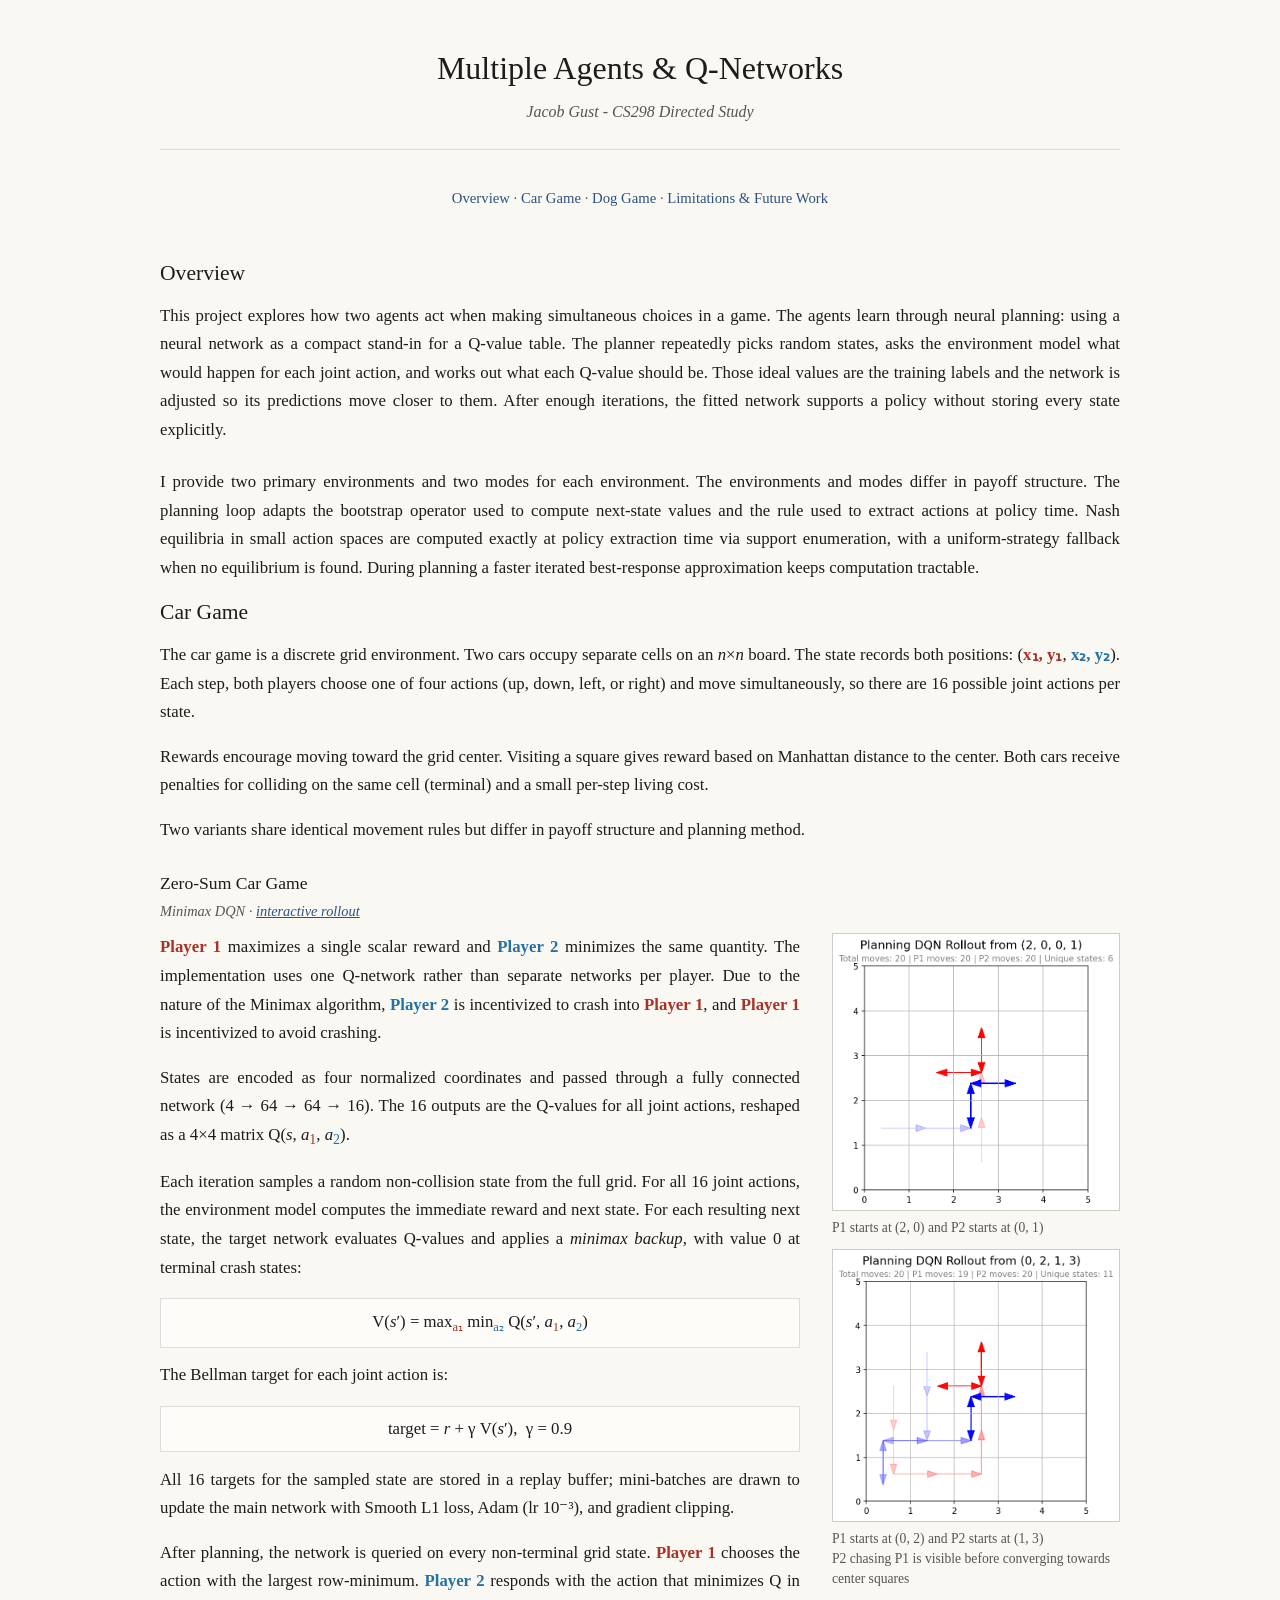
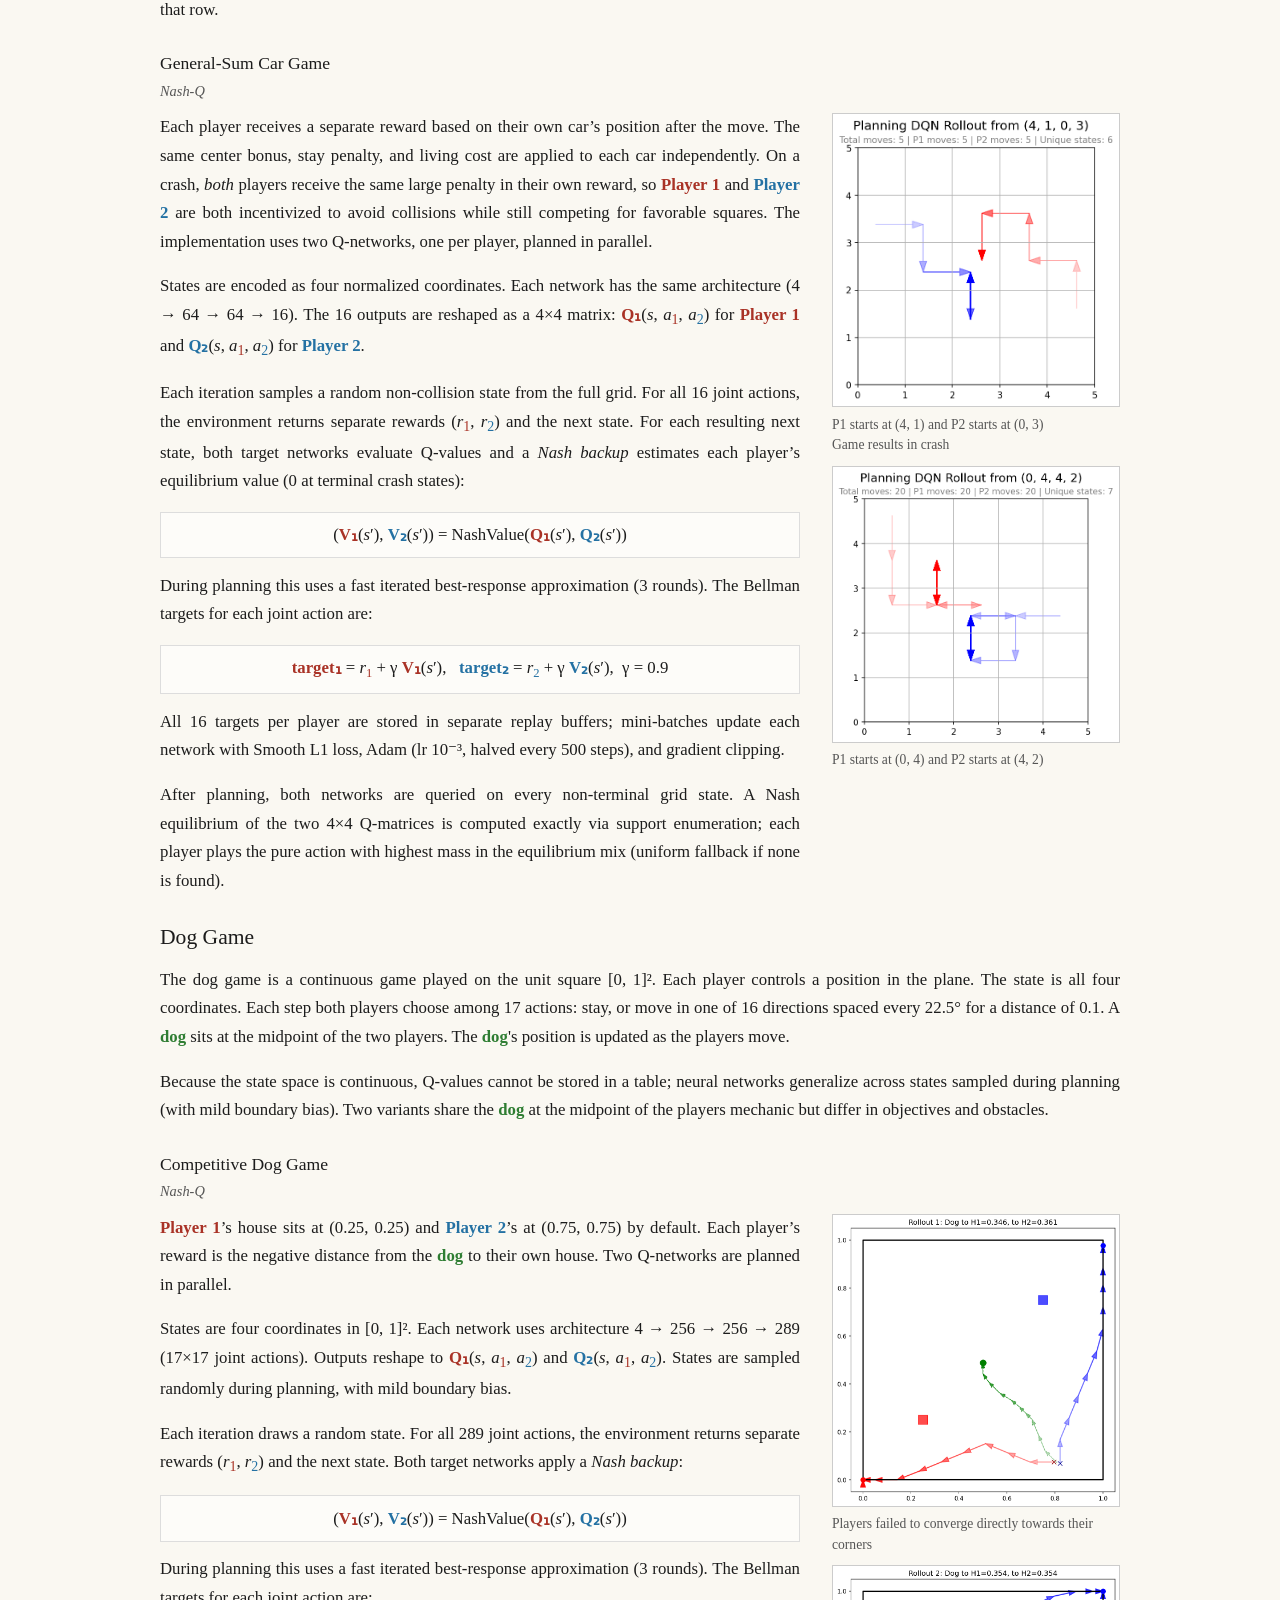
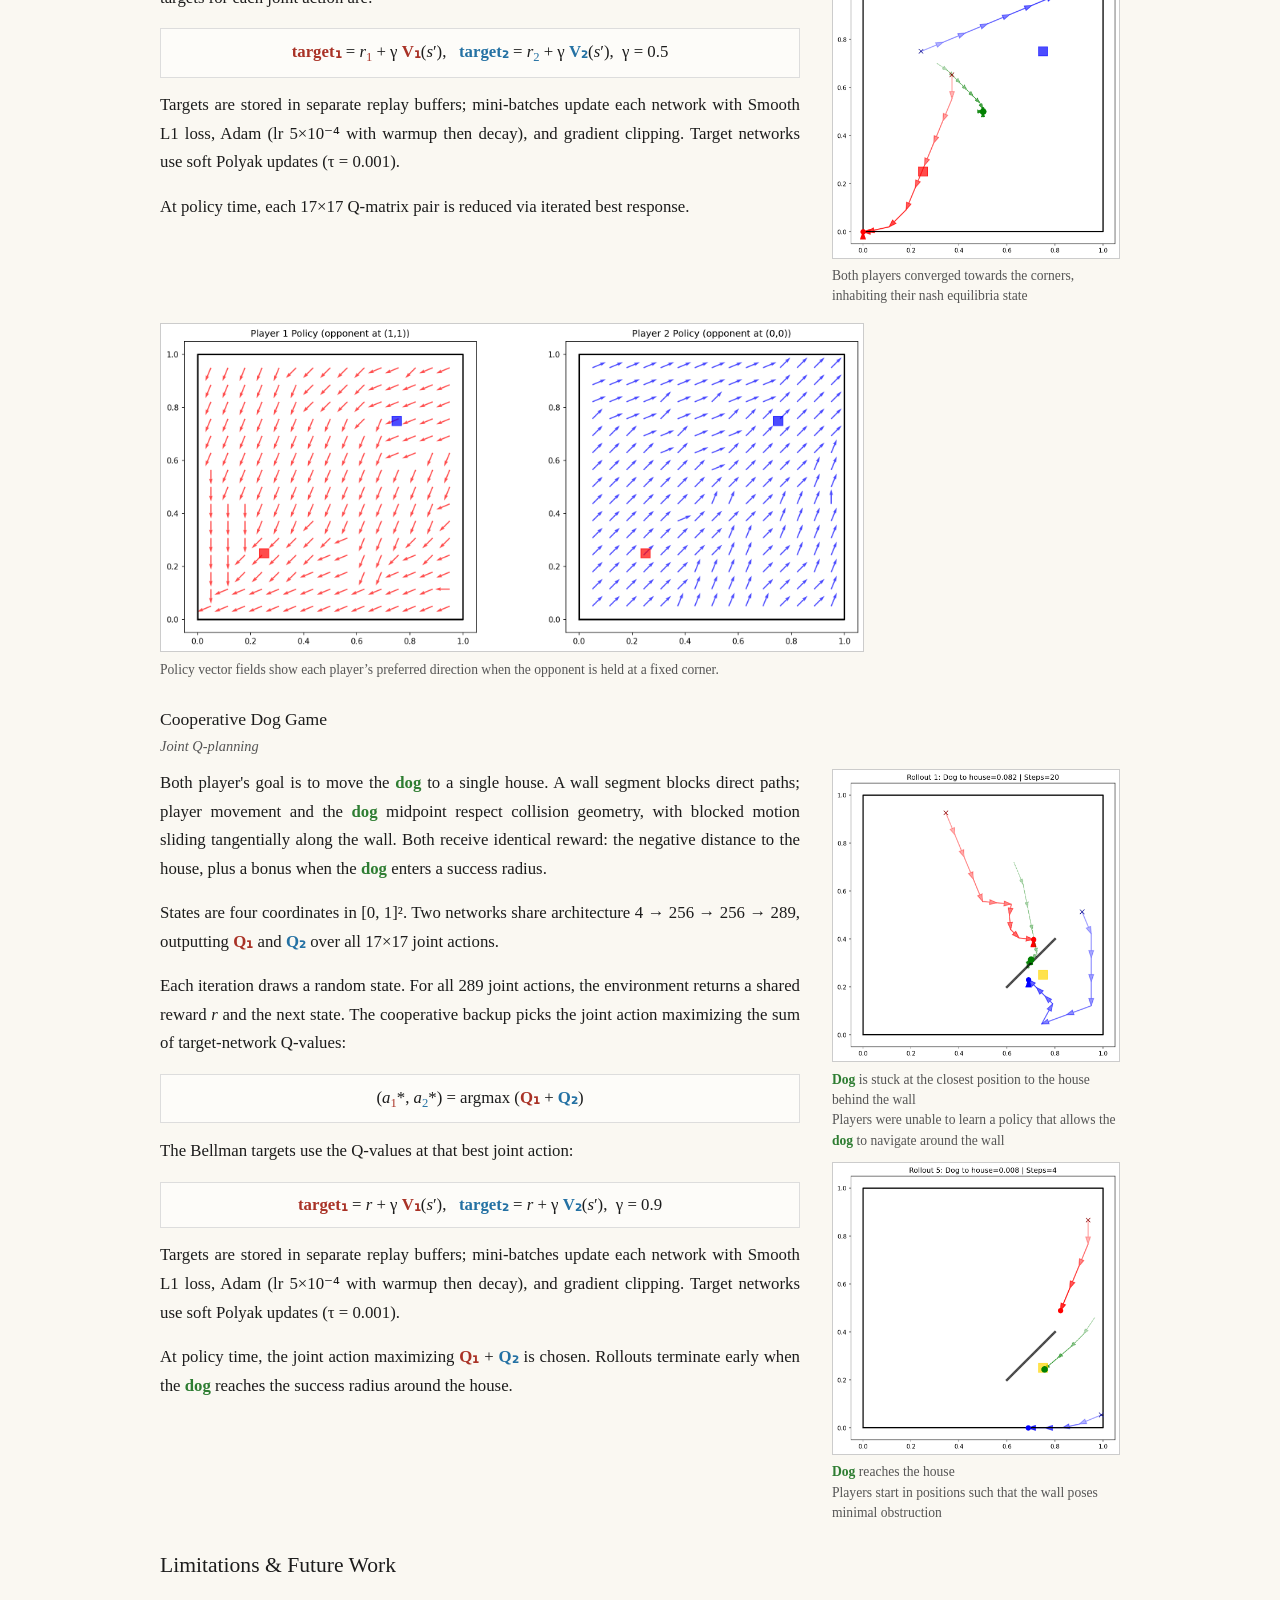
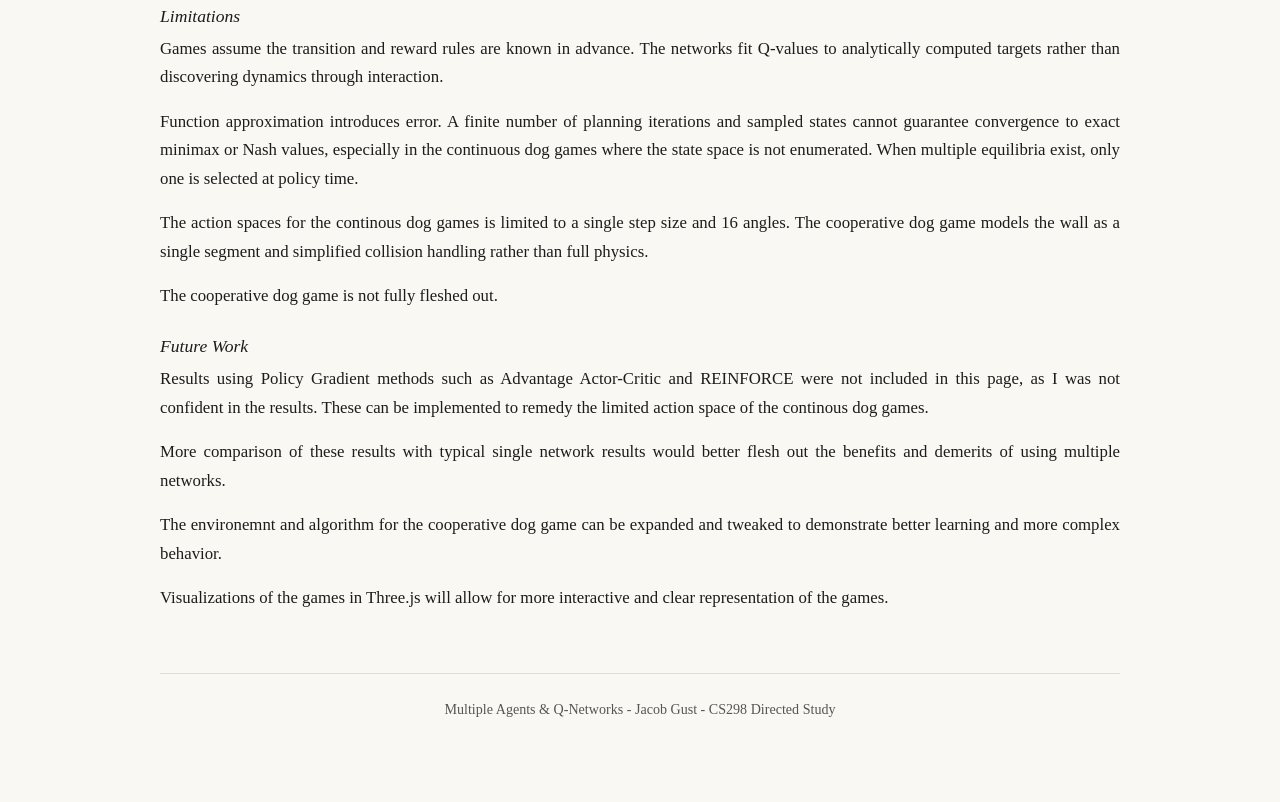
==== index.html @ a35a4e8c "Merge branch 'threeing'" ====
<!DOCTYPE html>
<html lang="en">
  <head>
    <meta charset="utf-8">
    <meta name="viewport" content="width=device-width, initial-scale=1">
    <title>Multiple Agents &amp; Q-Networks</title>
    <link rel="stylesheet" href="style.css">
  </head>
  <body>
    <main class="page">
      <header class="site-header">
        <h1 class="site-title">Multiple Agents &amp; Q-Networks</h1>
        <p class="site-subtitle">Jacob Gust - CS298 Directed Study</p>
      </header>

      <ul class="page-nav">
        <li><a href="#overview">Overview</a></li>
        <li><a href="#cargames">Car Game</a></li>
        <li><a href="#doggame">Dog Game</a></li>
        <li><a href="#limitations">Limitations &amp; Future Work</a></li>
      </ul>

      <section id="overview">
        <h2>Overview</h2>
        <p class="lede">
          This project explores how two agents act when making simultaneous choices in a game.
          The agents learn through neural planning: using a neural network as a compact stand-in for a Q-value table.
          The planner repeatedly picks random states, asks the environment model what would happen for each joint action,
          and works out what each Q-value should be.
          Those ideal values are the training labels and the network is adjusted so its predictions move closer to them.
          After enough iterations, the fitted network supports a policy without storing every state explicitly.
        </p>
        <p>
          I provide two primary environments and two modes for each environment. The environments and modes 
          differ in payoff structure. The planning loop adapts the bootstrap
          operator used to compute next-state values and the rule used to extract actions at
          policy time.
          Nash equilibria in small action spaces are computed exactly at policy extraction
          time via support enumeration, with a uniform-strategy fallback when no equilibrium
          is found. During planning a faster iterated best-response approximation keeps
          computation tractable.
        </p>
      </section>

      <section id="cargames">
        <h2>Car Game</h2>
        <p>
          The car game is a discrete grid environment. Two cars occupy separate cells on an
          <em>n</em>×<em>n</em> board. The state records both positions:
          (<span class="agent-p1">x₁, y₁</span>,
          <span class="agent-p2">x₂, y₂</span>). Each step, both players choose one of
          four actions (up, down, left, or right) and move simultaneously, so there are
          16 possible joint actions per state.
        </p>
        <p>
          Rewards encourage moving toward the grid center. Visiting a square gives reward based on Manhattan
          distance to the center. Both cars receive penalties for colliding on the same cell (terminal)
          and a small per-step living cost. 
        </p>
        <p>
          Two variants share identical movement rules but differ in payoff structure and
          planning method.
        </p>

        <div class="game-block" id="car-zero">
          <h3>Zero-Sum Car Game</h3>
          <p class="game-meta">Minimax DQN · <a href="three_viz/car/zerosum.html">interactive rollout</a></p>

          <div class="with-figure">
            <div>
              <p>
                <span class="agent-p1">Player 1</span> maximizes a single scalar reward and
                <span class="agent-p2">Player 2</span> minimizes the same
                quantity. The implementation 
                uses one Q-network rather than separate
                networks per player.
                Due to the nature of the Minimax algorithm,
                <span class="agent-p2">Player 2</span> is incentivized to crash into
                <span class="agent-p1">Player 1</span>, and
                <span class="agent-p1">Player 1</span> is incentivized to avoid crashing.
              </p>
              <p>
                States are encoded as four normalized coordinates
                and passed through a fully connected network (4 → 64 → 64 → 16). The 16 outputs are the Q-values for all joint actions, reshaped
                as a 4×4 matrix Q(<em>s</em>, <em>a</em><sub class="sub-p1">1</sub>, <em>a</em><sub class="sub-p2">2</sub>).
              </p>
              <p>
                Each iteration samples a random non-collision state from the full grid. For
                all 16 joint actions, the environment model computes the immediate reward and
                next state. For each resulting next state, the target network evaluates Q-values
                and applies a <em>minimax backup</em>, with value 0 at terminal crash states:
              </p>
              <p class="formula">
                V(<em>s</em>′) = max<sub class="sub-p1">a₁</sub> min<sub class="sub-p2">a₂</sub> Q(<em>s</em>′, <em>a</em><sub class="sub-p1">1</sub>, <em>a</em><sub class="sub-p2">2</sub>)
              </p>
              <p>
                The Bellman target for each joint action is:
              </p>
              <p class="formula">
                target = <em>r</em> + γ V(<em>s</em>′),&nbsp;&nbsp;γ = 0.9
              </p>
              <p>
                All 16 targets for the sampled state are stored in a replay buffer;
                mini-batches are drawn to update the main network with Smooth L1 loss, Adam
                (lr 10⁻³), and gradient clipping. 
              </p>
              <p>
                After planning, the network is queried on every
                non-terminal grid state. <span class="agent-p1">Player 1</span> chooses the action with the largest row-minimum.
                <span class="agent-p2">Player 2</span> responds with the action that minimizes Q in that row. 
              </p>
            </div>

            <div class="figure-stack">
              <figure>
                <div class="figure-frame">
                  <img
                    src="cargame_zerosum/rollout_3.png"
                    alt="Zero-sum car game rollout on a 5 by 5 grid"
                  >
                </div>
                <figcaption>
                  P1 starts at (2, 0) and P2 starts at (0, 1)
                </figcaption>
              </figure>
              <figure>
                <div class="figure-frame">
                  <img
                    src="cargame_zerosum/rollout_1.png"
                    alt="Second zero-sum car game rollout on a 5 by 5 grid"
                  >
                </div>
                <figcaption>
                  P1 starts at (0, 2) and P2 starts at (1, 3)
                  <br> P2 chasing P1 is visible before converging towards center squares
                </figcaption>
              </figure>
            </div>
          </div>
        </div>

        <div class="game-block" id="car-gensum">
          <h3>General-Sum Car Game</h3>
          <p class="game-meta">Nash-Q</p>

          <div class="with-figure">
            <div>
              <p>
                Each player receives a separate reward based on their own car’s position after
                the move. The same center bonus, stay penalty, and living cost are applied to each
                car independently. On a crash, <em>both</em> players receive the same large
                penalty in their own reward, so <span class="agent-p1">Player 1</span> and
                <span class="agent-p2">Player 2</span> are both incentivized to avoid
                collisions while still competing for favorable squares. The implementation
                uses two Q-networks, one per player, planned in parallel.
              </p>
              <p>
                States are encoded as four normalized coordinates. Each network has the same
                architecture (4 → 64 → 64 → 16). The 16 outputs are reshaped as a 4×4 matrix:
                <span class="agent-p1">Q₁</span>(<em>s</em>, <em>a</em><sub class="sub-p1">1</sub>, <em>a</em><sub class="sub-p2">2</sub>) for <span class="agent-p1">Player 1</span> and
                <span class="agent-p2">Q₂</span>(<em>s</em>, <em>a</em><sub class="sub-p1">1</sub>, <em>a</em><sub class="sub-p2">2</sub>) for <span class="agent-p2">Player 2</span>.
              </p>
              <p>
                Each iteration samples a random non-collision state from the full grid. For
                all 16 joint actions, the environment returns separate rewards
                (<em>r</em><sub class="sub-p1">1</sub>, <em>r</em><sub class="sub-p2">2</sub>) and the next state. For each resulting next state,
                both target networks evaluate Q-values and a <em>Nash backup</em> estimates
                each player’s equilibrium value (0 at terminal crash states):
              </p>
              <p class="formula">
                (<span class="agent-p1">V₁</span>(<em>s</em>′), <span class="agent-p2">V₂</span>(<em>s</em>′)) = NashValue(<span class="agent-p1">Q₁</span>(<em>s</em>′), <span class="agent-p2">Q₂</span>(<em>s</em>′))
              </p>
              <p>
                During planning this uses a fast iterated best-response approximation (3
                rounds). The Bellman targets for each joint action are:
              </p>
              <p class="formula">
                <span class="agent-p1">target₁</span> = <em>r</em><sub class="sub-p1">1</sub> + γ <span class="agent-p1">V₁</span>(<em>s</em>′),&nbsp;&nbsp;
                <span class="agent-p2">target₂</span> = <em>r</em><sub class="sub-p2">2</sub> + γ <span class="agent-p2">V₂</span>(<em>s</em>′),&nbsp;&nbsp;γ = 0.9
              </p>
              <p>
                All 16 targets per player are stored in separate replay buffers; mini-batches
                update each network with Smooth L1 loss, Adam (lr 10⁻³, halved every 500 steps),
                and gradient clipping. 
              </p>
              <p>
                After planning, both networks are queried on every non-terminal grid state.
                A Nash equilibrium of the two 4×4 Q-matrices is computed exactly via support enumeration; each player plays the pure action
                with highest mass in the equilibrium mix (uniform fallback if none is found).
              </p>
            </div>

            <div class="figure-stack">
              <figure>
                <div class="figure-frame">
                  <img
                    src="cargame_gensum/rollout_3.png"
                    alt="General-sum car game rollout from state 1, 1, 3, 4"
                  >
                </div>
                <figcaption>
                  P1 starts at (4, 1) and P2 starts at (0, 3)
                  <br> Game results in crash
                </figcaption>
              </figure>
              <figure>
                <div class="figure-frame">
                  <img
                    src="cargame_gensum/rollout_1.png"
                    alt="Second general-sum car game rollout on a 5 by 5 grid"
                  >
                </div>
                <figcaption>
                  P1 starts at (0, 4) and P2 starts at (4, 2)
                </figcaption>
              </figure>
            </div>
          </div>
        </div>
      </section>

      <section id="doggame">
        <h2>Dog Game</h2>
        <p>
          The dog game is a continuous game played on the unit square [0, 1]². Each player
          controls a position in the plane. The state is all four coordinates. Each step both
          players choose among 17 actions: stay, or move in one of 16 directions spaced every
          22.5° for a distance of 0.1. A <span class="agent-dog">dog</span> sits at the midpoint of the two players. The <span class="agent-dog">dog</span>'s position
          is updated as the players move. 
        </p>
        <p>
          Because the state space is continuous, Q-values cannot be stored in a table; neural
          networks generalize across states sampled during planning (with mild boundary bias).
          Two variants share the <span class="agent-dog">dog</span> at the midpoint of the players mechanic but differ in objectives and obstacles.
        </p>

        <div class="game-block" id="dog-competitive">
          <h3>Competitive Dog Game</h3>
          <p class="game-meta">Nash-Q</p>

          <div class="with-figure">
            <div>
              <p>
                <span class="agent-p1">Player 1</span>’s house sits at (0.25, 0.25) and
                <span class="agent-p2">Player 2</span>’s at (0.75, 0.75) by default.
                 Each player’s reward is the negative
                distance from the <span class="agent-dog">dog</span> to their own house.
                Two Q-networks are planned in parallel.
              </p>
              <p>
                States are four coordinates in [0, 1]². Each network uses architecture
                4 → 256 → 256 → 289 (17×17 joint actions). Outputs reshape to
                <span class="agent-p1">Q₁</span>(<em>s</em>, <em>a</em><sub class="sub-p1">1</sub>, <em>a</em><sub class="sub-p2">2</sub>) and
                <span class="agent-p2">Q₂</span>(<em>s</em>, <em>a</em><sub class="sub-p1">1</sub>, <em>a</em><sub class="sub-p2">2</sub>).
                States are sampled randomly during planning, with mild boundary bias.
              </p>
              <p>
                Each iteration draws a random state. For all 289 joint actions, the environment
                returns separate rewards (<em>r</em><sub class="sub-p1">1</sub>, <em>r</em><sub class="sub-p2">2</sub>) and the next state.
                Both target networks apply a <em>Nash backup</em>:
              </p>
              <p class="formula">
                (<span class="agent-p1">V₁</span>(<em>s</em>′), <span class="agent-p2">V₂</span>(<em>s</em>′)) = NashValue(<span class="agent-p1">Q₁</span>(<em>s</em>′), <span class="agent-p2">Q₂</span>(<em>s</em>′))
              </p>
              <p>
                During planning this uses a fast iterated best-response approximation (3
                rounds). The Bellman targets for each joint action are:
              </p>
              <p class="formula">
                <span class="agent-p1">target₁</span> = <em>r</em><sub class="sub-p1">1</sub> + γ <span class="agent-p1">V₁</span>(<em>s</em>′),&nbsp;&nbsp;
                <span class="agent-p2">target₂</span> = <em>r</em><sub class="sub-p2">2</sub> + γ <span class="agent-p2">V₂</span>(<em>s</em>′),&nbsp;&nbsp;γ = 0.5
              </p>
              <p>
                Targets are stored in separate replay buffers; mini-batches update each network
                with Smooth L1 loss, Adam (lr 5×10⁻⁴ with warmup then decay), and gradient
                clipping. Target networks use soft Polyak updates (τ = 0.001). 
              </p>
              <p>
                At policy time, each 17×17 Q-matrix pair is reduced via iterated best response.
              </p>
            </div>

            <div class="figure-stack">
              <figure>
                <div class="figure-frame">
                  <img
                    src="doggame/rollout_1.png"
                    alt="Competitive dog game rollout showing players and dog midpoint"
                  >
                </div>
                <figcaption>
                  Players failed to converge directly towards their corners
                </figcaption>
              </figure>
              <figure>
                <div class="figure-frame">
                  <img
                    src="doggame/rollout_2.png"
                    alt="Second competitive dog game rollout"
                  >
                </div>
                <figcaption>
                  Both players converged towards the corners, inhabiting their nash equilibria state
                </figcaption>
              </figure>
            </div>
          </div>

          <div class="with-figure with-figure-wide">
            <figure class="figure-wide">
              <div class="figure-frame">
                <img
                  src="doggame/vector_fields.png"
                  alt="Policy vector fields for Player 1 and Player 2 in the competitive dog game"
                >
              </div>
              <figcaption>
                Policy vector fields show each player’s preferred direction when the opponent
              is held at a fixed corner.
              </figcaption>
            </figure>
          </div>
        </div>

        <div class="game-block" id="dog-coop">
          <h3>Cooperative Dog Game</h3>
          <p class="game-meta">Joint Q-planning</p>

          <div class="with-figure">
            <div>
              <p>
                Both player's goal is to move the <span class="agent-dog">dog</span> to a single house. A wall segment blocks direct paths; player
                movement and the <span class="agent-dog">dog</span> midpoint respect collision geometry, with blocked motion
                sliding tangentially along the wall. Both receive identical reward: the negative
                distance to the house, plus a bonus when the <span class="agent-dog">dog</span> enters a success radius.
              </p>
              <p>
                States are four coordinates in [0, 1]². Two networks share architecture
                4 → 256 → 256 → 289, outputting
                <span class="agent-p1">Q₁</span> and <span class="agent-p2">Q₂</span> over all
                17×17 joint actions.
              </p>
              <p>
                Each iteration draws a random state. For all 289 joint actions, the environment
                returns a shared reward <em>r</em> and the next state. The cooperative backup
                picks the joint action maximizing the sum of target-network Q-values:
              </p>
              <p class="formula">
                (<em>a</em><sub class="sub-p1">1</sub>*, <em>a</em><sub class="sub-p2">2</sub>*) =
                argmax (<span class="agent-p1">Q₁</span> + <span class="agent-p2">Q₂</span>)
              </p>
              <p>
                The Bellman targets use the Q-values at that best joint action:
              </p>
              <p class="formula">
                <span class="agent-p1">target₁</span> = <em>r</em> + γ <span class="agent-p1">V₁</span>(<em>s</em>′),&nbsp;&nbsp;
                <span class="agent-p2">target₂</span> = <em>r</em> + γ <span class="agent-p2">V₂</span>(<em>s</em>′),&nbsp;&nbsp;γ = 0.9
              </p>
              <p>
                Targets are stored in separate replay buffers; mini-batches update each network
                with Smooth L1 loss, Adam (lr 5×10⁻⁴ with warmup then decay), and gradient
                clipping. Target networks use soft Polyak updates (τ = 0.001).
              </p>
              <p>
                At policy time, the joint action maximizing
                <span class="agent-p1">Q₁</span> + <span class="agent-p2">Q₂</span> is chosen.
                Rollouts terminate early when the <span class="agent-dog">dog</span> reaches the success radius around the house.
              </p>
            </div>

            <div class="figure-stack">
              <figure>
                <div class="figure-frame">
                  <img
                    src="doggame_coop/rollout_1.png"
                    alt="Cooperative dog game rollout navigating toward a house"
                  >
                </div>
                <figcaption>
                  <span class="agent-dog">Dog</span> is stuck at the closest position to the house behind the wall
                  <br> Players were unable to learn a policy that allows the <span class="agent-dog">dog</span> to navigate around the wall
                </figcaption>
              </figure>
              <figure>
                <div class="figure-frame">
                  <img
                    src="doggame_coop/rollout_5.png"
                    alt="Second cooperative dog game rollout"
                  >
                </div>
                <figcaption>
                  <span class="agent-dog">Dog</span> reaches the house
                  <br> Players start in positions such that the wall poses minimal obstruction
                </figcaption>
              </figure>
            </div>
          </div>
        </div>
      </section>

      <section id="limitations">
        <h2>Limitations &amp; Future Work</h2>

        <h3>Limitations</h3>
        <p>
          Games assume the transition and reward rules are known
          in advance. The networks fit Q-values to analytically computed targets rather than
          discovering dynamics through interaction.
        </p>
        <p>
          Function approximation introduces error. A finite number of planning iterations
          and sampled states cannot guarantee convergence to exact minimax or Nash values,
          especially in the continuous dog games where the state space is not enumerated. When
          multiple equilibria exist, only one is selected at policy time.
        </p>
        <p>
          The action spaces for the continous dog games is limited to a single step size and 16 angles.
          The cooperative dog game models the wall as a single segment and simplified collision handling rather than full physics.
        </p>
        <p>
          The cooperative dog game is not fully fleshed out.
        </p>
        <h3>Future Work</h3>
        <p>
          Results using Policy Gradient methods such as 
          Advantage Actor-Critic and REINFORCE were not included in this page, 
          as I was not confident in the results. These can be implemented to remedy the 
          limited action space of the continous dog games.
        </p>
        <p>
          More comparison of these results with typical single network results would
          better flesh out the benefits and demerits of using multiple networks.
        </p>
        <p>
          The environemnt and algorithm for the cooperative dog game can be expanded and tweaked to demonstrate
          better learning and more complex behavior.
        </p>
        <p>
          Visualizations of the games in Three.js will allow for more
          interactive and clear representation of the games.
        </p>
      </section>

      <footer class="site-footer">
        <p>Multiple Agents &amp; Q-Networks - Jacob Gust - CS298 Directed Study</p>
      </footer>
    </main>
  </body>
</html>
---- style.css ----
:root {
  --bg: #faf8f2;
  --surface: #ffffff;
  --text: #1c1c1c;
  --muted: #555555;
  --border: #cccccc;
  --rule: #dddddd;

  --p1: #a93226;
  --p2: #2471a3;
  --dog: #2e7d32;
  --link: #2c5282;

  --font-serif: "Georgia", "Times New Roman", Times, serif;
  --font-mono: ui-monospace, "Cascadia Code", "Source Code Pro", Menlo, Consolas, monospace;

  --measure: 64rem;
  --figure-width: 18rem;
  --figure-width-wide: 44rem;
  --space: 1.5rem;
}

*,
*::before,
*::after {
  box-sizing: border-box;
}

html {
  scroll-behavior: smooth;
}

body {
  margin: 0;
  color: var(--text);
  font-family: var(--font-serif);
  font-size: 1.05rem;
  line-height: 1.7;
  background-color: var(--bg);
}

.page {
  max-width: var(--measure);
  margin: 0 auto;
  padding: 3rem 2rem 4rem;
}

/* --- Header (paper title block) --- */

.site-header {
  margin-bottom: calc(var(--space) * 1.5);
  padding-bottom: var(--space);
  text-align: center;
  border-bottom: 1px solid var(--rule);
}

.site-title {
  margin: 0 0 0.5rem;
  font-size: clamp(1.65rem, 3.5vw, 2rem);
  font-weight: 400;
  line-height: 1.3;
}

.site-subtitle {
  margin: 0;
  color: var(--muted);
  font-size: 1rem;
  font-style: italic;
  text-align: center;
}

/* --- Simple scroll nav --- */

.page-nav {
  margin: 0 0 calc(var(--space) * 2);
  padding: 0;
  list-style: none;
  text-align: center;
  font-size: 0.92rem;
  font-family: var(--font-serif);
  color: var(--muted);
}

.page-nav li {
  display: inline;
}

.page-nav li + li::before {
  content: " · ";
}

.page-nav a {
  color: var(--link);
  text-decoration: none;
}

.page-nav a:hover {
  text-decoration: underline;
}

/* --- Typography --- */

.lede {
  margin: 0 0 var(--space);
  font-size: 1.05rem;
}

h2,
h3 {
  font-weight: 400;
  line-height: 1.35;
}

h2 {
  margin: calc(var(--space) * 2.25) 0 0.85rem;
  font-size: 1.35rem;
}

h2:first-of-type {
  margin-top: 0;
}

h3 {
  margin: 1.5rem 0 0.4rem;
  font-size: 1.1rem;
  font-style: italic;
}

p {
  margin: 0 0 1rem;
  text-align: justify;
  hyphens: auto;
}

a {
  color: var(--link);
}

ul,
ol {
  margin: 0 0 1rem;
  padding-left: 1.5rem;
}

li + li {
  margin-top: 0.3rem;
}

strong {
  font-weight: 600;
}

/* --- Player 1 (red) / Player 2 (blue) --- */

.agent-p1,
.sub-p1 {
  color: var(--p1);
}

.agent-p2,
.sub-p2 {
  color: var(--p2);
}

.agent-p1,
.agent-p2 {
  font-weight: 600;
}

#doggame .agent-dog {
  color: var(--dog);
  font-weight: 600;
}

/* --- Figures (compact, accompanying) --- */

figure {
  margin: 0;
  padding: 0;
  max-width: var(--figure-width);
}

.figure-frame {
  margin: 0;
  padding: 0;
  background: var(--surface);
  border: 1px solid var(--border);
}

.figure-frame img {
  display: block;
  width: 100%;
  height: auto;
}

figcaption {
  margin-top: 0.45rem;
  font-size: 0.85rem;
  color: var(--muted);
  line-height: 1.5;
  text-align: left;
  hyphens: none;
}

figcaption strong {
  color: var(--text);
  font-weight: 600;
}

.with-figure {
  display: flex;
  flex-wrap: wrap;
  gap: 1.25rem 2rem;
  align-items: flex-start;
  margin: 0 0 1rem;
}

.with-figure > :not(figure) {
  flex: 1 1 16rem;
  min-width: 0;
}

.with-figure > figure,
.with-figure > .figure-stack {
  flex: 0 0 var(--figure-width);
}

.figure-stack {
  display: flex;
  flex-direction: column;
  gap: 0.65rem;
}

.figure-stack figure {
  max-width: 100%;
}

.with-figure-wide {
  flex-direction: column;
}

.with-figure-wide > p {
  flex: none;
  max-width: 48rem;
}

.with-figure-wide > figure.figure-wide {
  flex: none;
  max-width: var(--figure-width-wide);
  width: 100%;
}

/* --- Code --- */

pre {
  margin: 1rem 0 1.25rem;
  padding: 0.75rem 1rem;
  overflow-x: auto;
  font-family: var(--font-mono);
  font-size: 0.82rem;
  line-height: 1.5;
  text-align: left;
  background: #f4f2ec;
  border: 1px solid var(--rule);
}

code {
  font-family: var(--font-mono);
  font-size: 0.88em;
}

p code,
li code {
  padding: 0.05em 0.25em;
  background: #f4f2ec;
}

/* --- Tables --- */

table {
  width: 100%;
  margin: 1rem 0 1.25rem;
  border-collapse: collapse;
  font-size: 0.92rem;
}

th,
td {
  padding: 0.5rem 0.65rem;
  text-align: left;
  border-top: 1px solid var(--border);
  border-bottom: 1px solid var(--border);
  vertical-align: top;
}

th {
  font-weight: 600;
  border-bottom: 2px solid var(--border);
}

/* --- Game sections (no cards — prose blocks) --- */

.game-block {
  margin: 1.75rem 0;
}

.game-block h3 {
  margin-top: 0;
  font-style: normal;
}

.game-meta {
  margin: -0.25rem 0 0.65rem;
  font-size: 0.9rem;
  color: var(--muted);
  font-style: italic;
  text-align: left;
}

.game-block p:last-child {
  margin-bottom: 0;
}

/* Displayed equations */

.formula {
  margin: 0.85rem 0;
  padding: 0.6rem 0.85rem;
  font-family: var(--font-serif);
  font-size: 1.05rem;
  line-height: 1.5;
  text-align: center;
  hyphens: none;
  background: rgba(255, 255, 255, 0.6);
  border: 1px solid var(--rule);
}

.formula sub {
  font-size: 0.75em;
}

/* --- Footer --- */

.site-footer {
  margin-top: calc(var(--space) * 2.5);
  padding-top: var(--space);
  border-top: 1px solid var(--rule);
  font-size: 0.88rem;
  color: var(--muted);
  text-align: center;
}

.site-footer p {
  text-align: center;
  hyphens: none;
}

@media (max-width: 480px) {
  body {
    font-size: 1rem;
  }

  .page {
    padding: 2rem 1.1rem 3rem;
  }

  p {
    text-align: left;
    hyphens: none;
  }

  .page-nav li {
    display: block;
  }

  .page-nav li + li::before {
    content: none;
  }

  .page-nav li + li {
    margin-top: 0.25rem;
  }
}
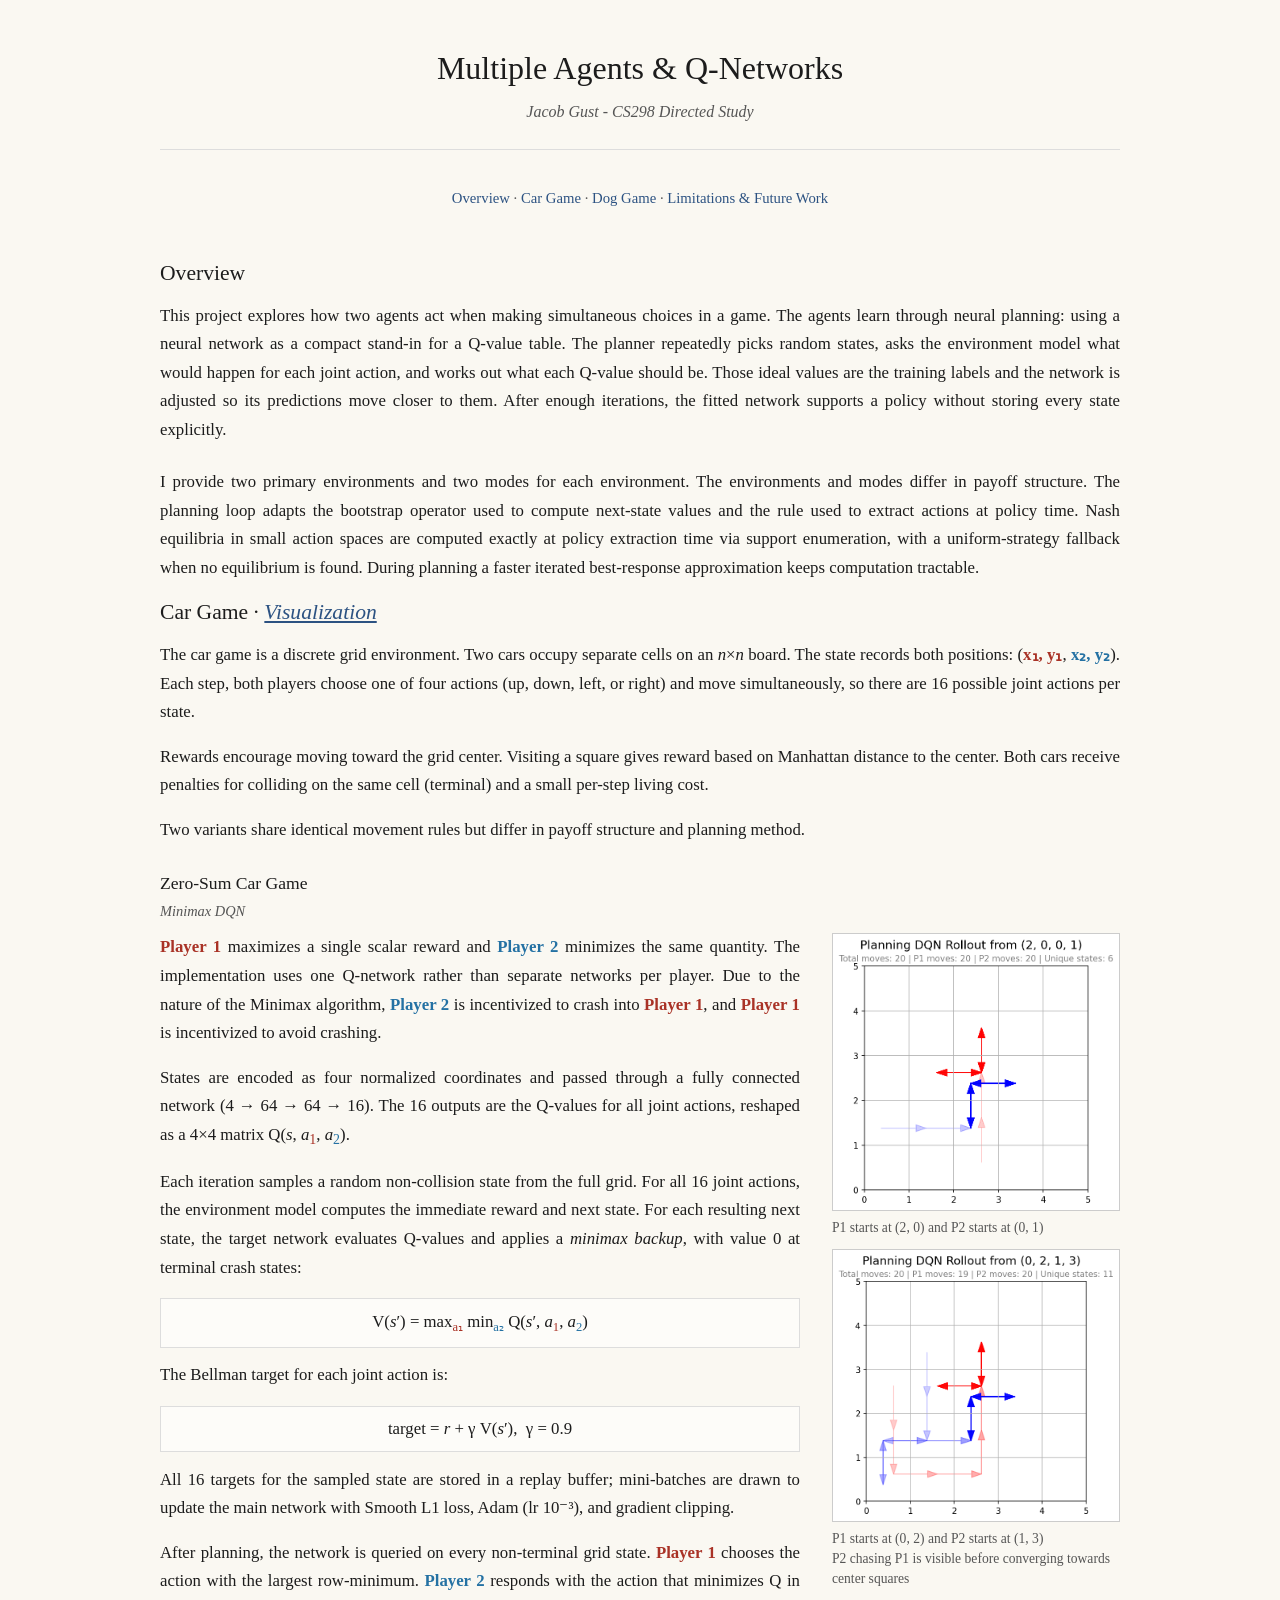
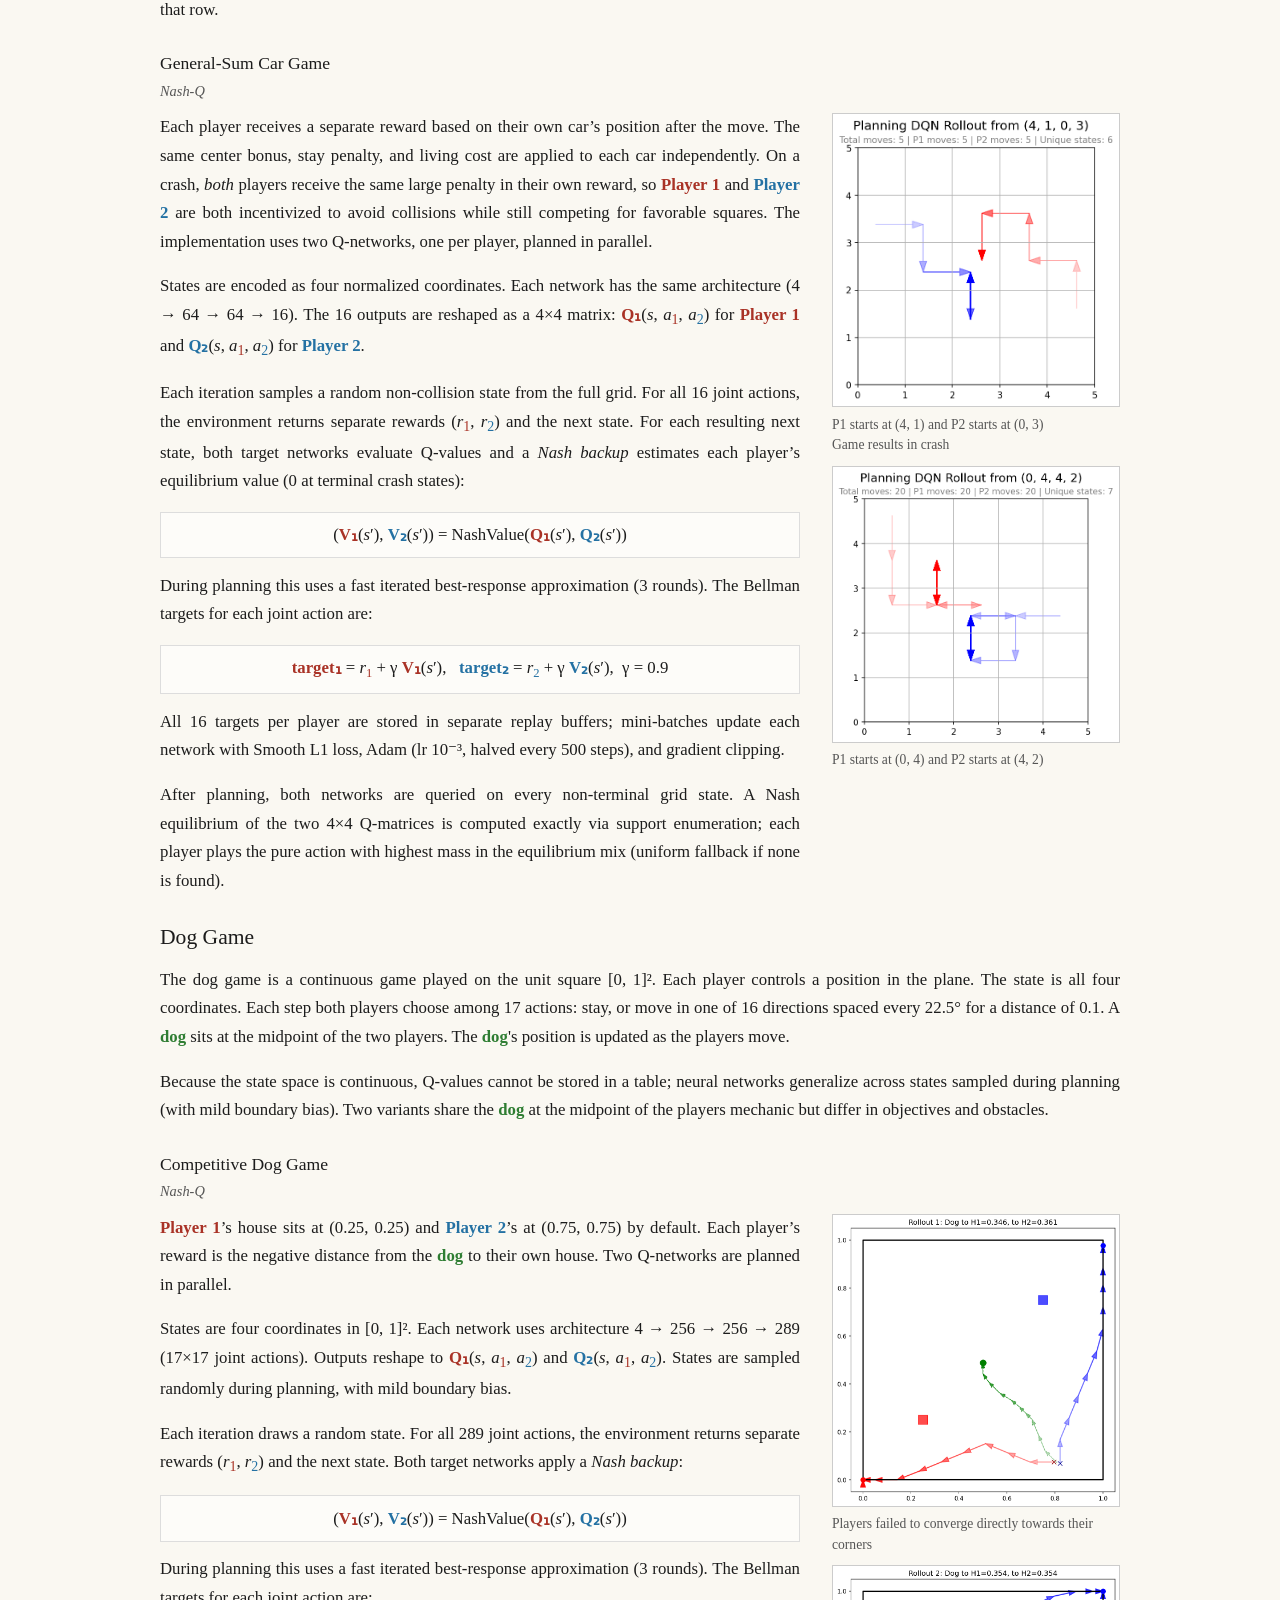
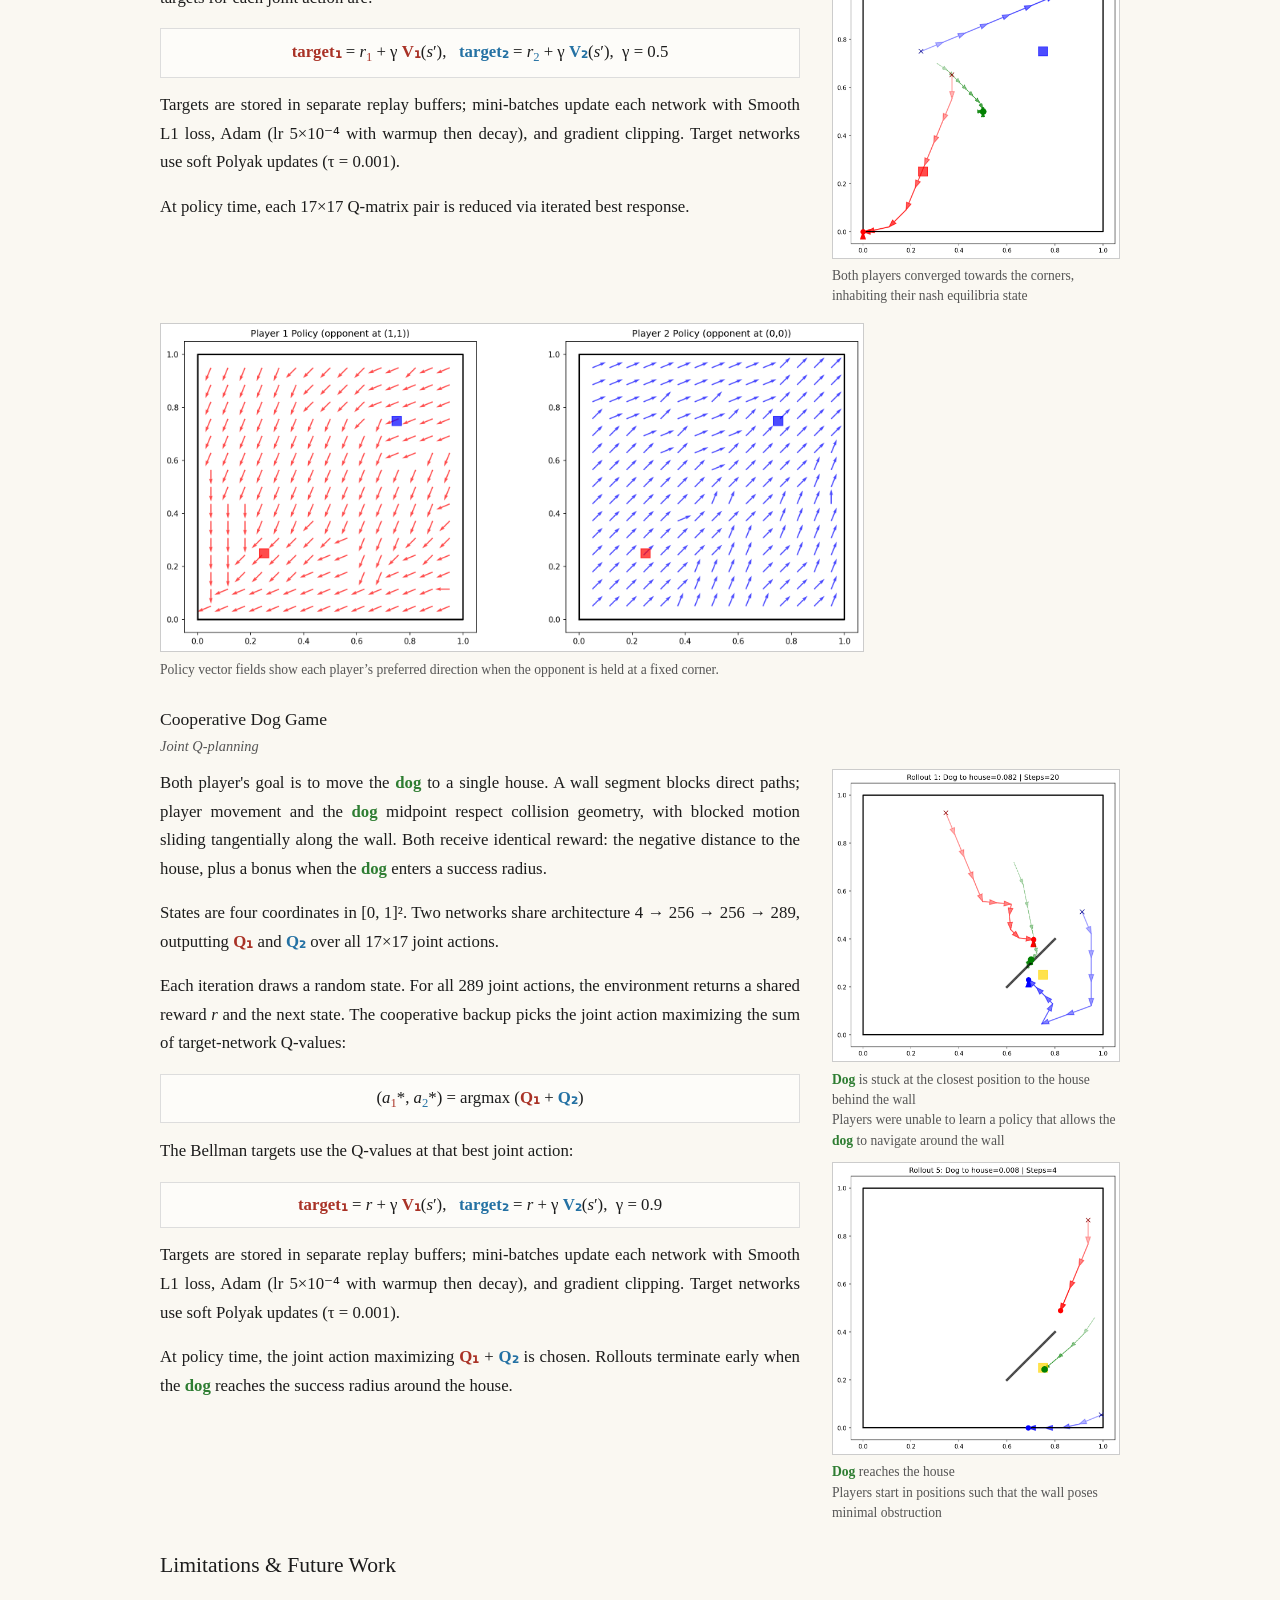
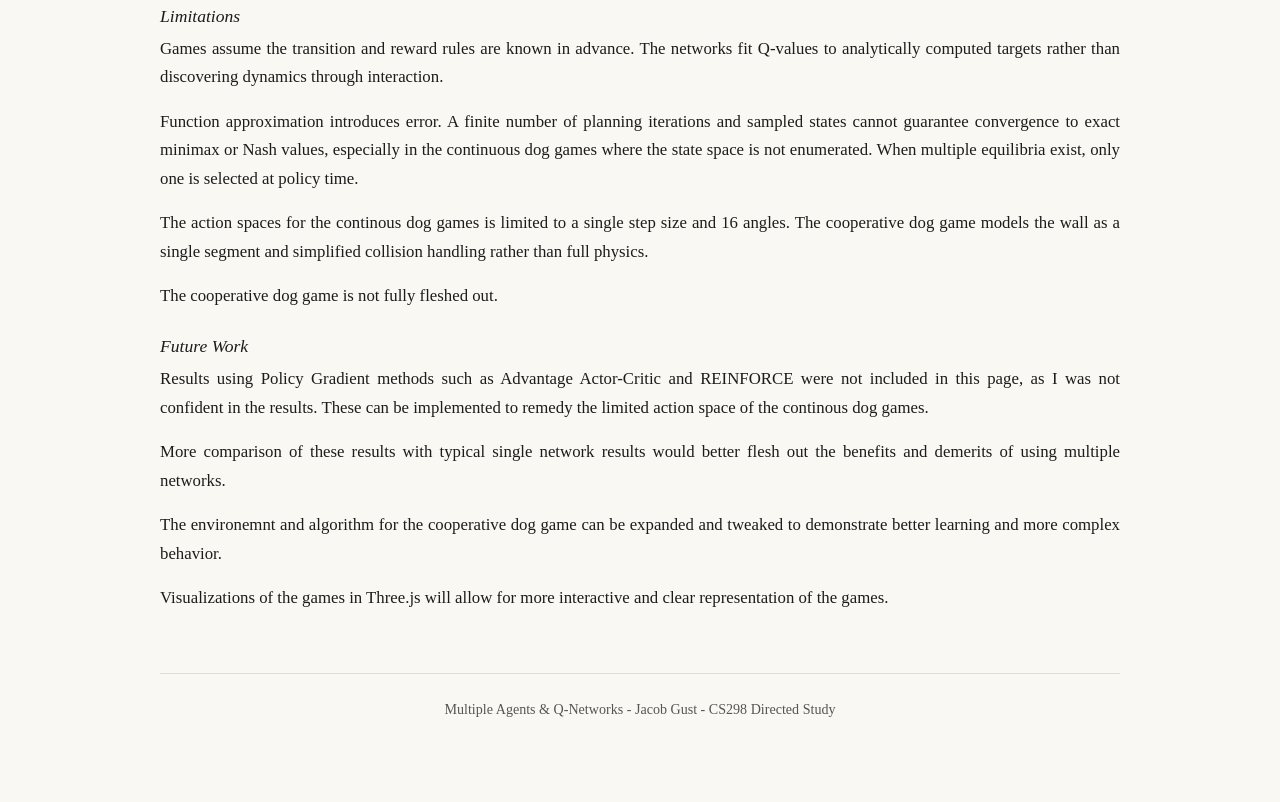
==== commit f1d80ff0: "good" ====
--- a/index.html
+++ b/index.html
@@ -43,7 +43,7 @@
       </section>
 
       <section id="cargames">
-        <h2>Car Game</h2>
+        <h2>Car Game · <a href="three_viz/car/zerosum.html"><em>Visualization</em></a></h2>
         <p>
           The car game is a discrete grid environment. Two cars occupy separate cells on an
           <em>n</em>×<em>n</em> board. The state records both positions:
@@ -64,7 +64,7 @@
 
         <div class="game-block" id="car-zero">
           <h3>Zero-Sum Car Game</h3>
-          <p class="game-meta">Minimax DQN · <a href="three_viz/car/zerosum.html">interactive rollout</a></p>
+          <p class="game-meta">Minimax DQN</p>
 
           <div class="with-figure">
             <div>
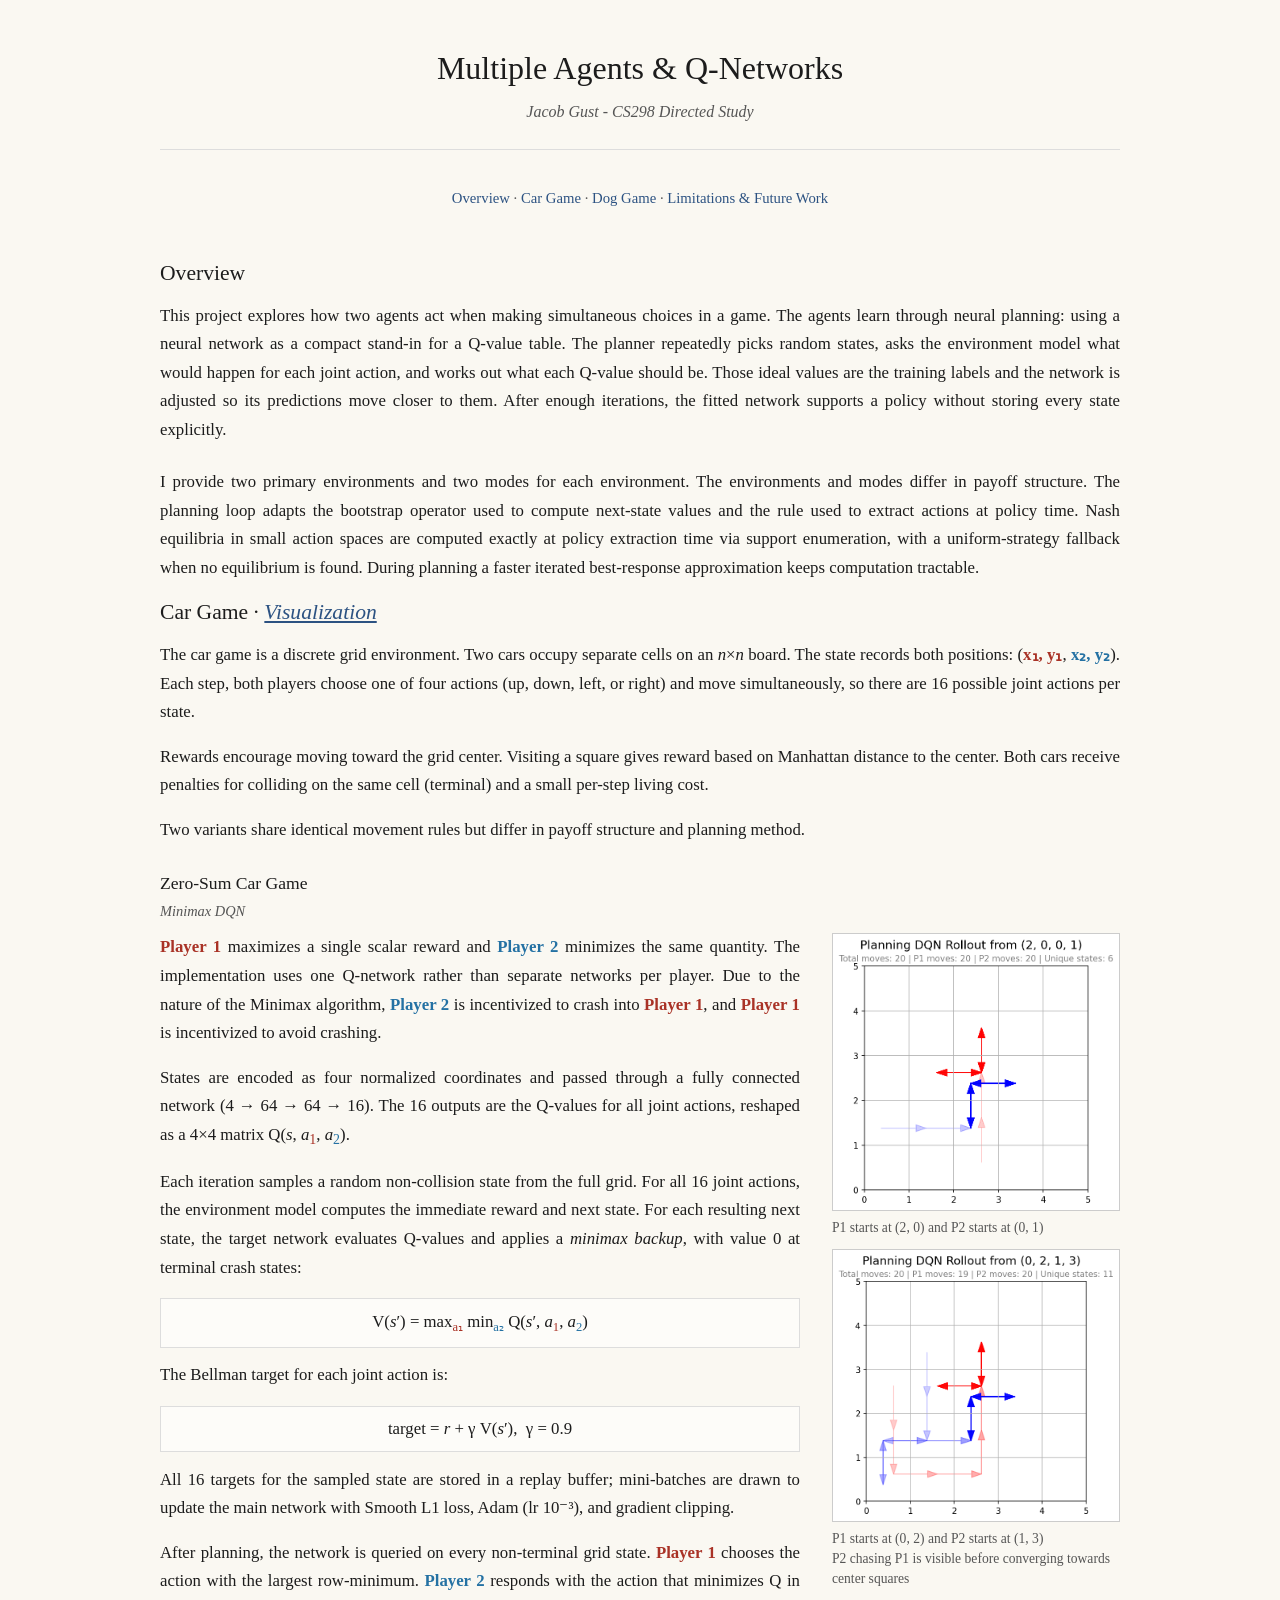
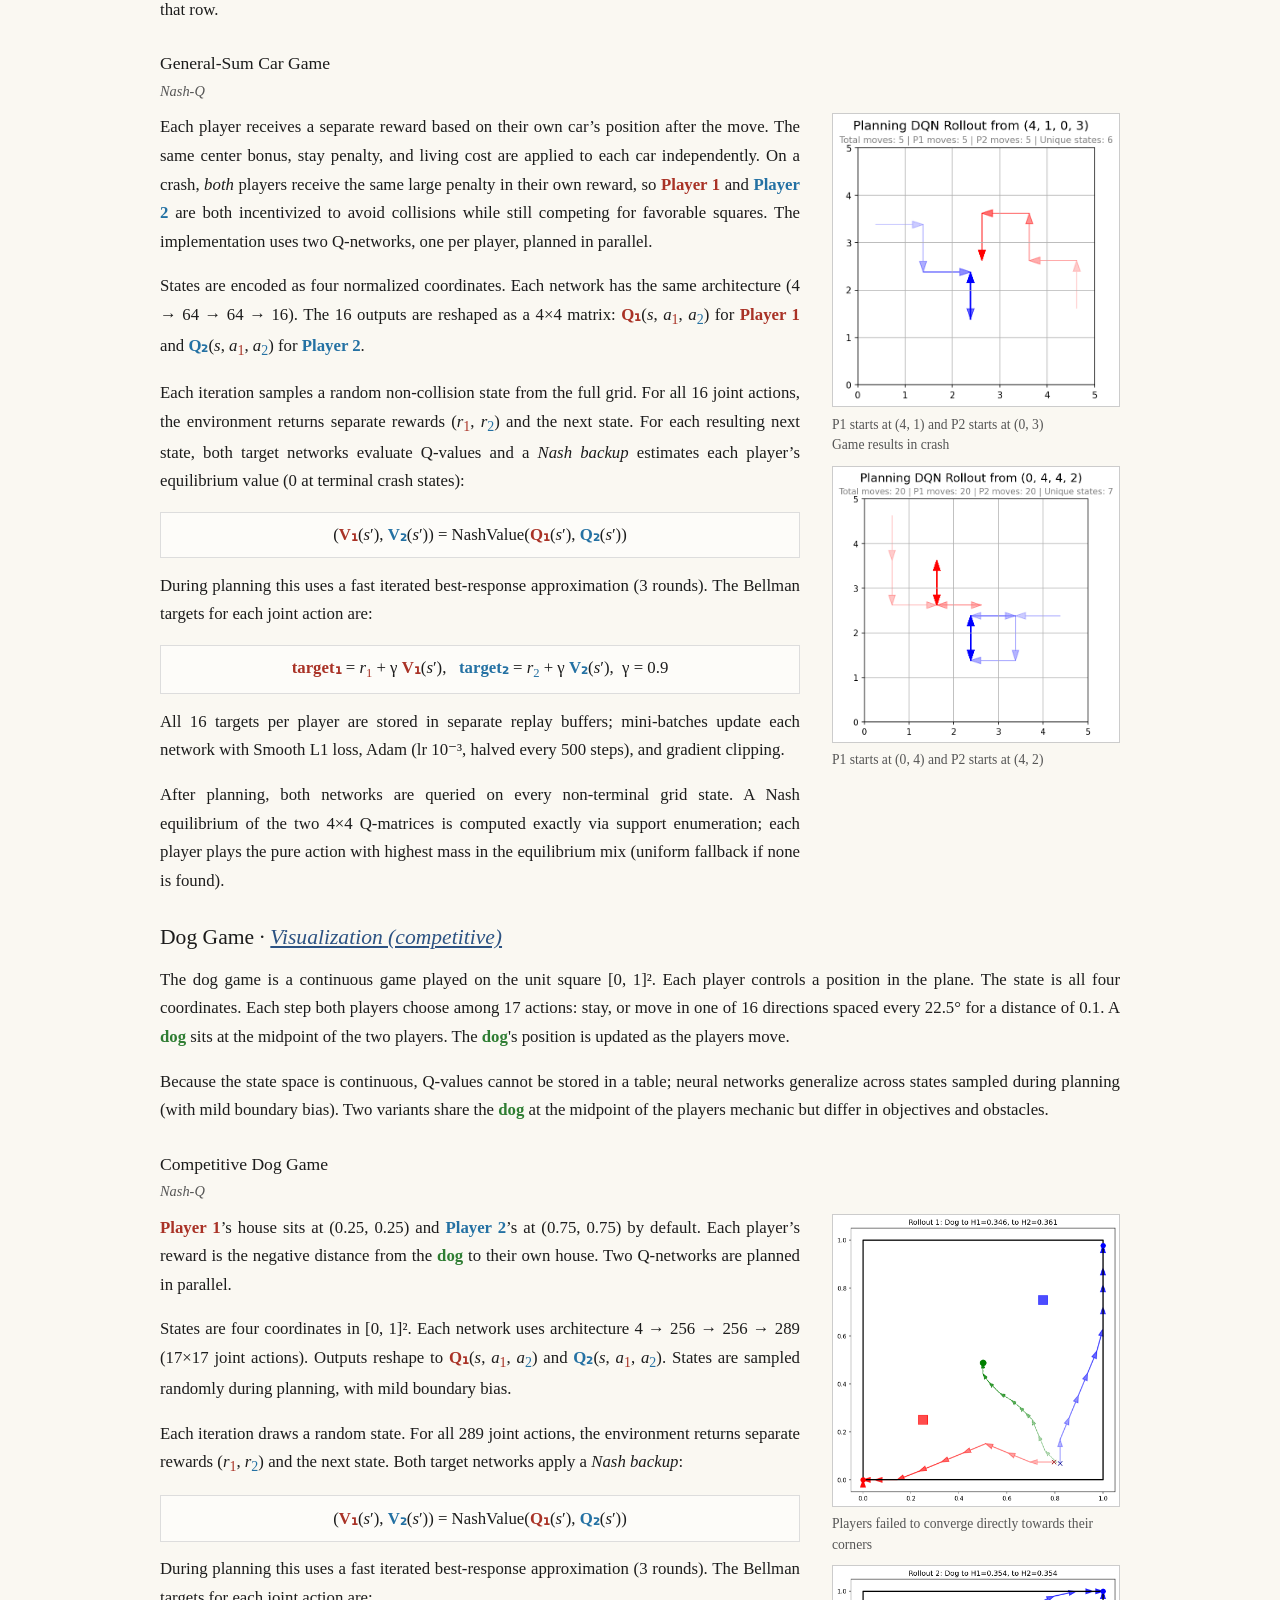
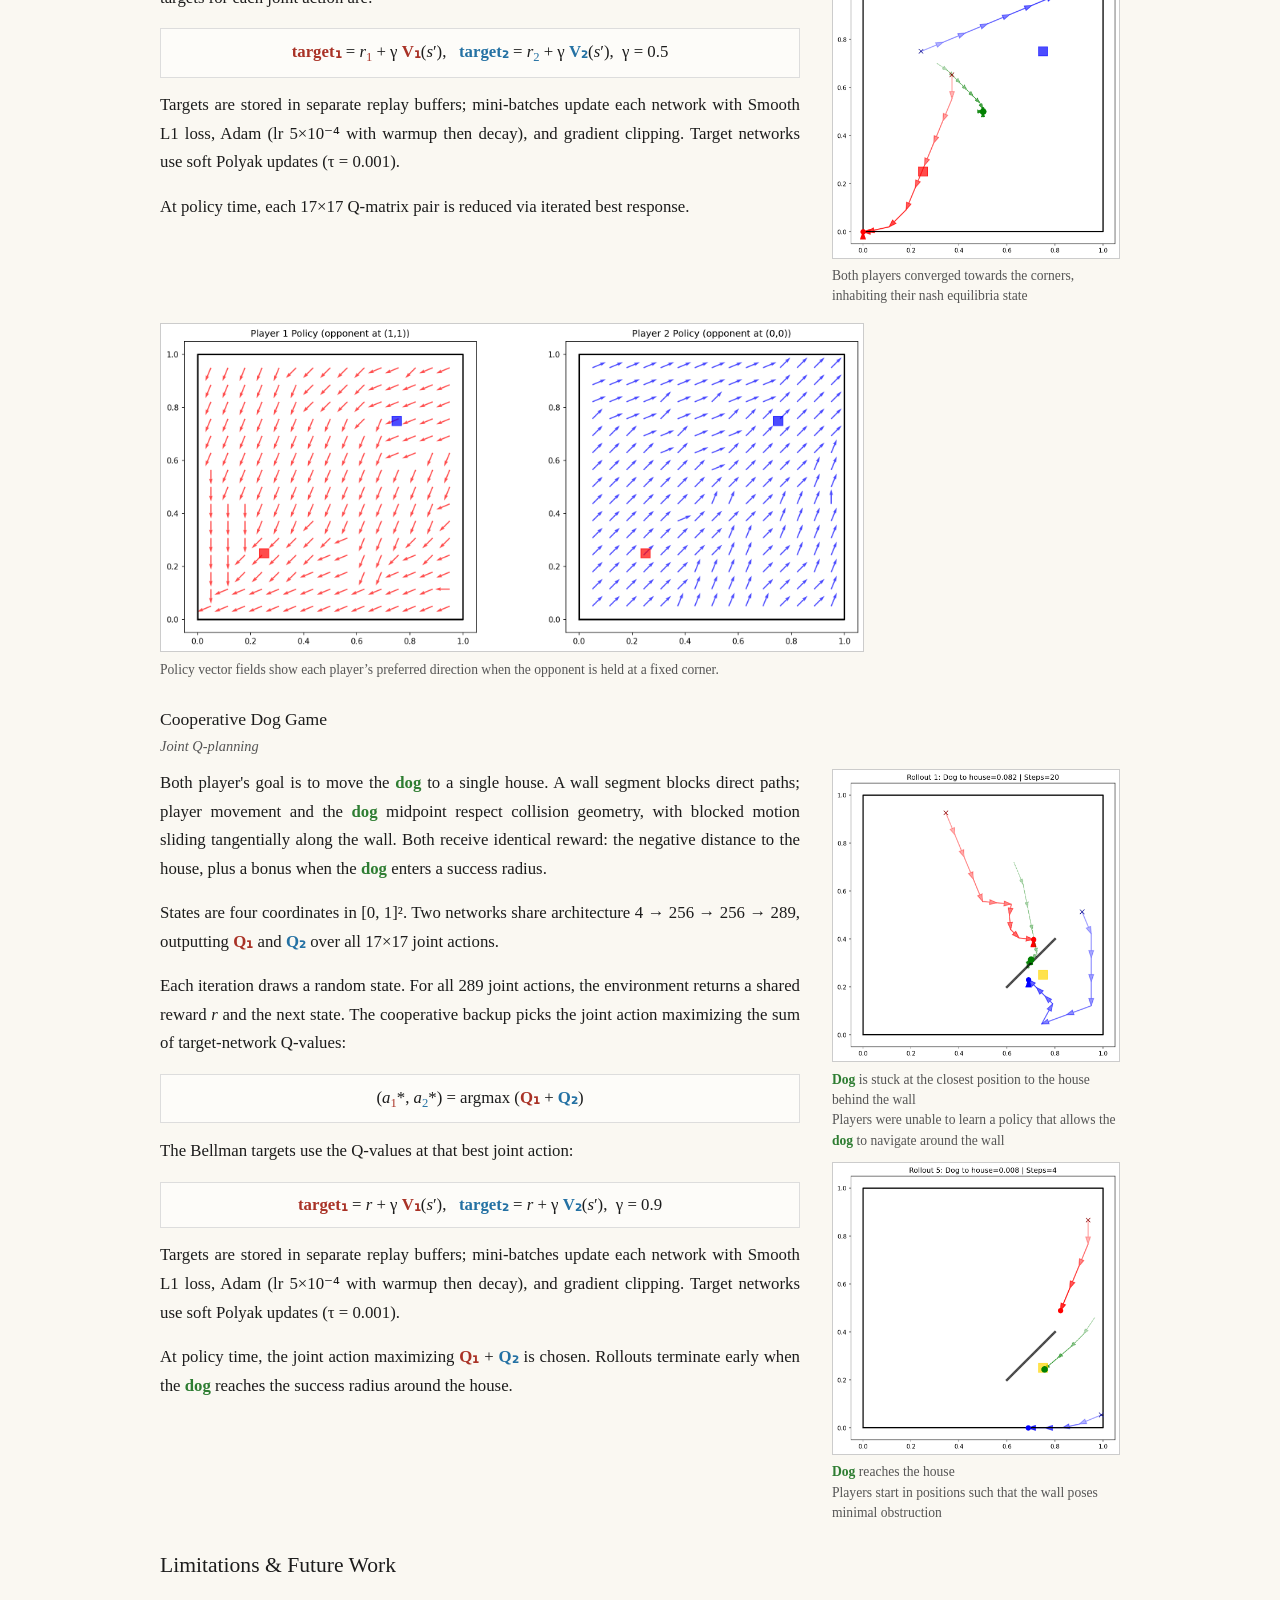
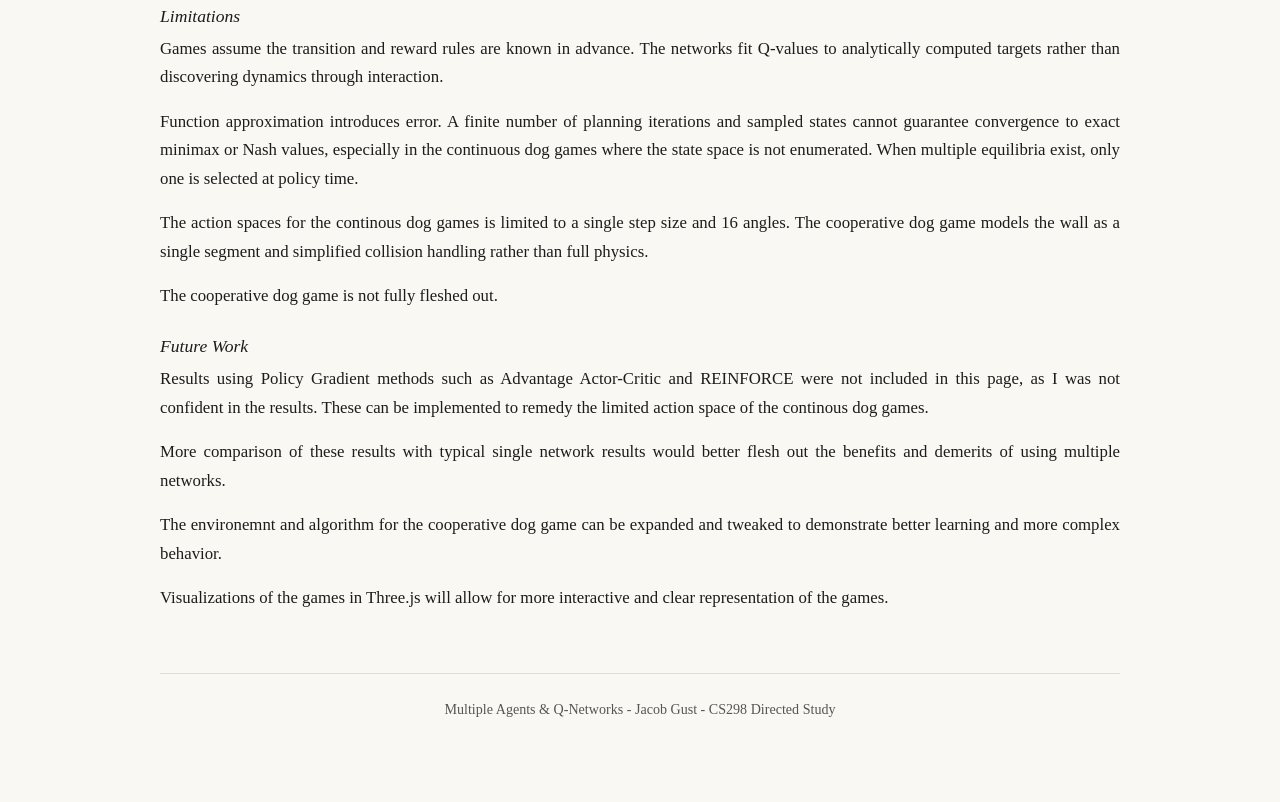
==== commit a9bf8549: "more" ====
--- a/index.html
+++ b/index.html
@@ -220,7 +220,7 @@
       </section>
 
       <section id="doggame">
-        <h2>Dog Game</h2>
+        <h2>Dog Game · <a href="three_viz/dog/replay.html"><em>Visualization (competitive)</em></a></h2>
         <p>
           The dog game is a continuous game played on the unit square [0, 1]². Each player
           controls a position in the plane. The state is all four coordinates. Each step both
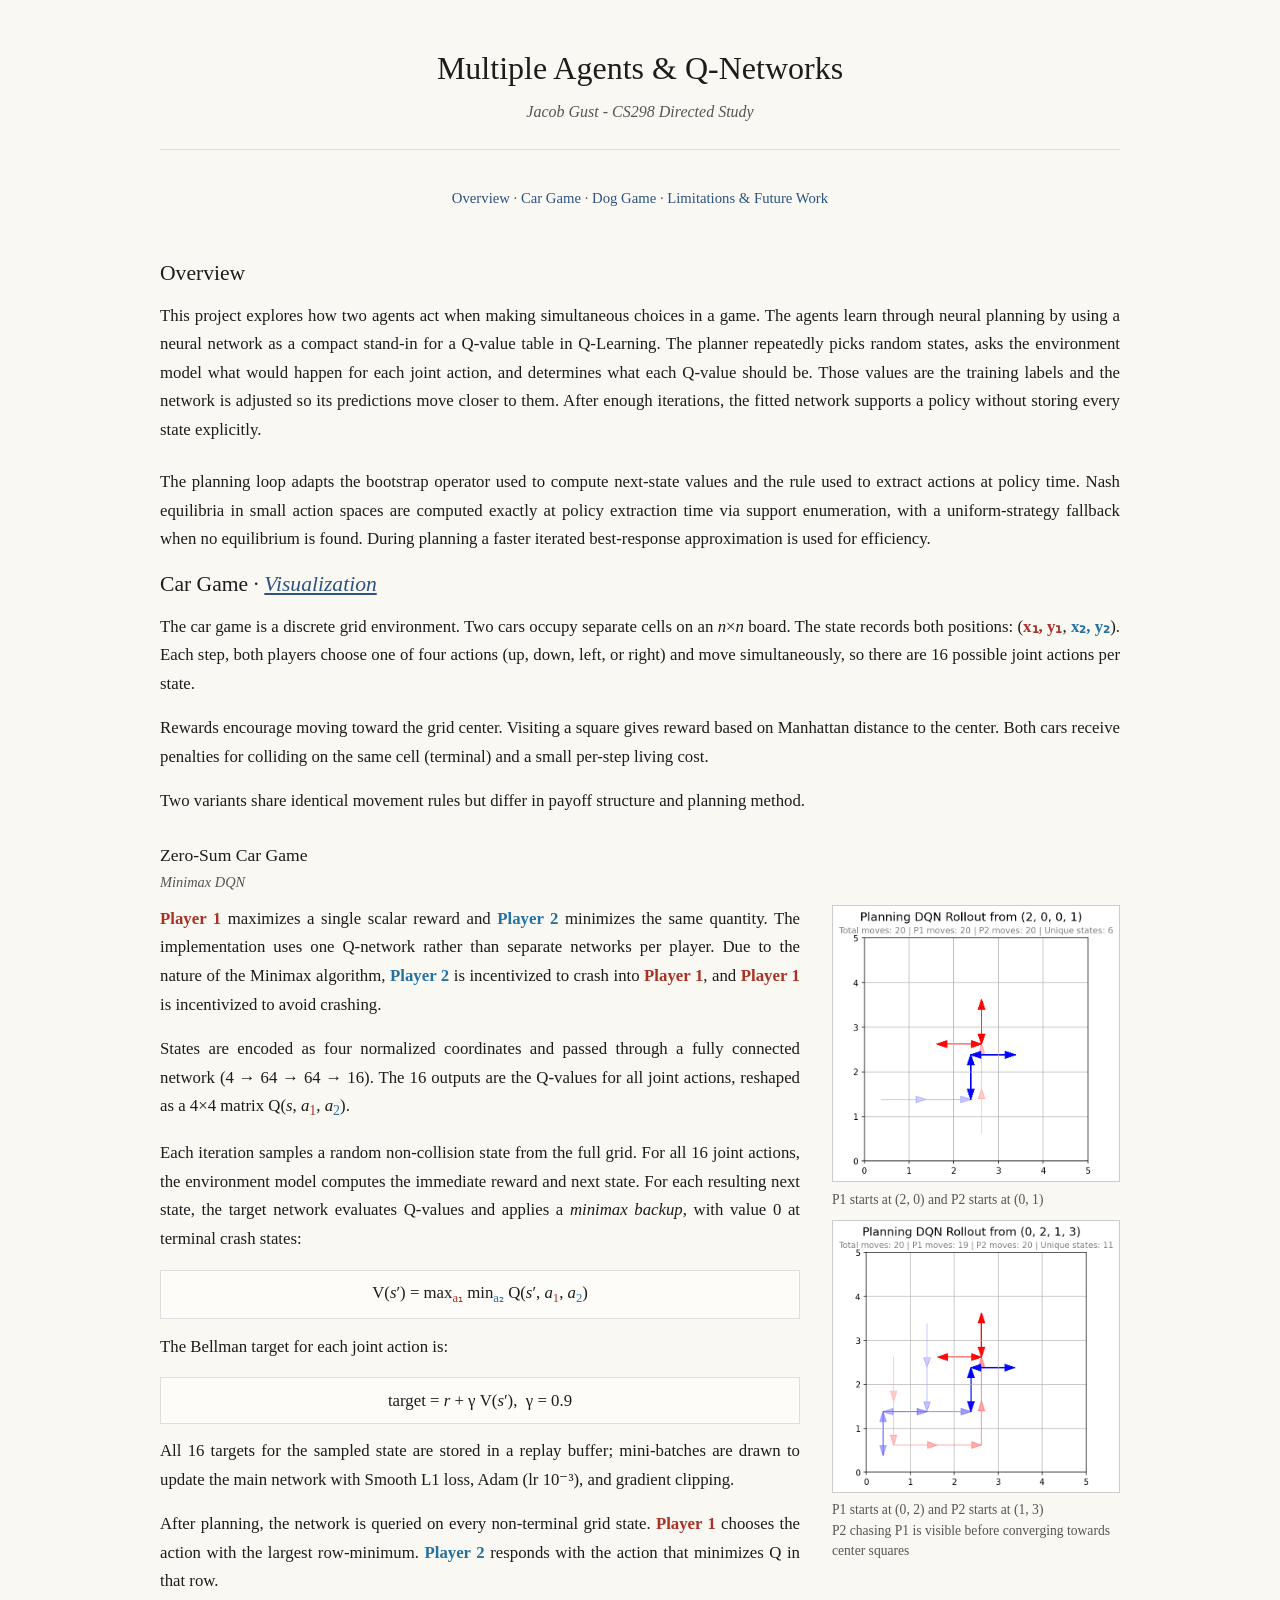
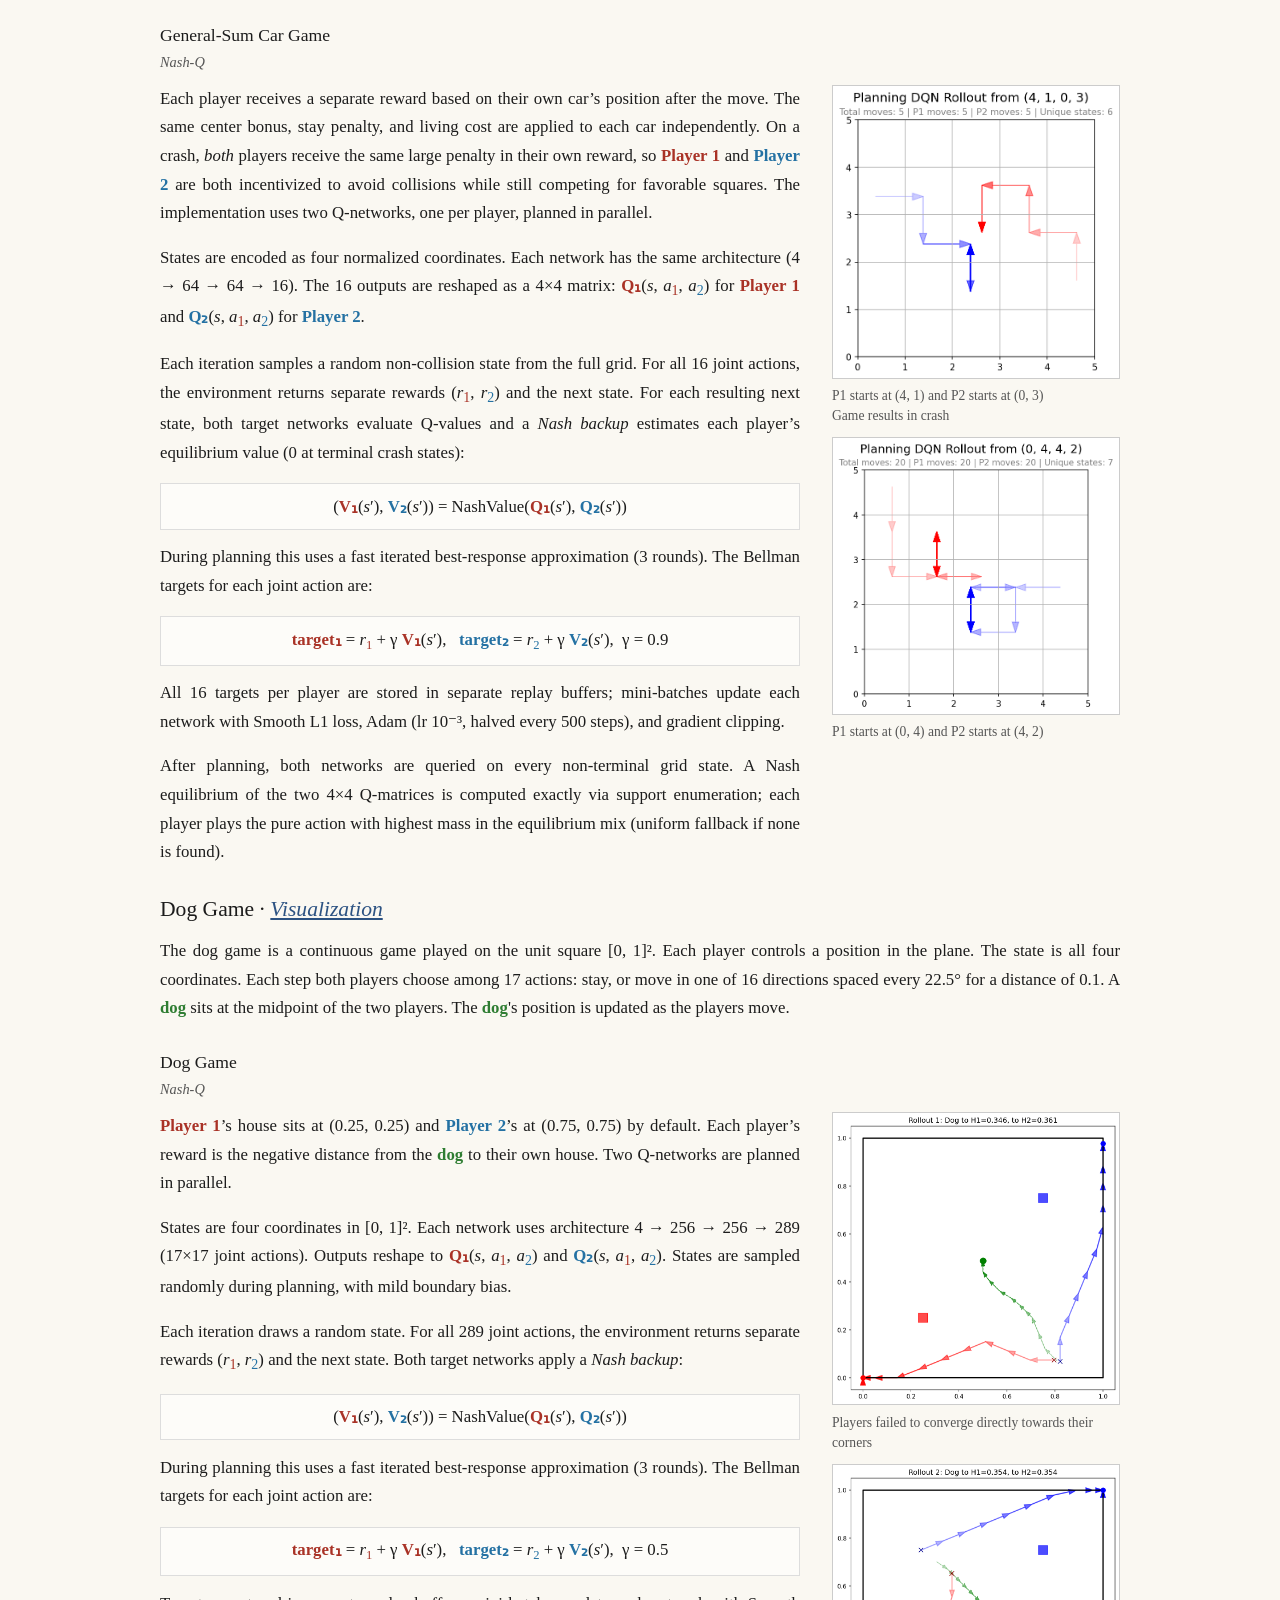
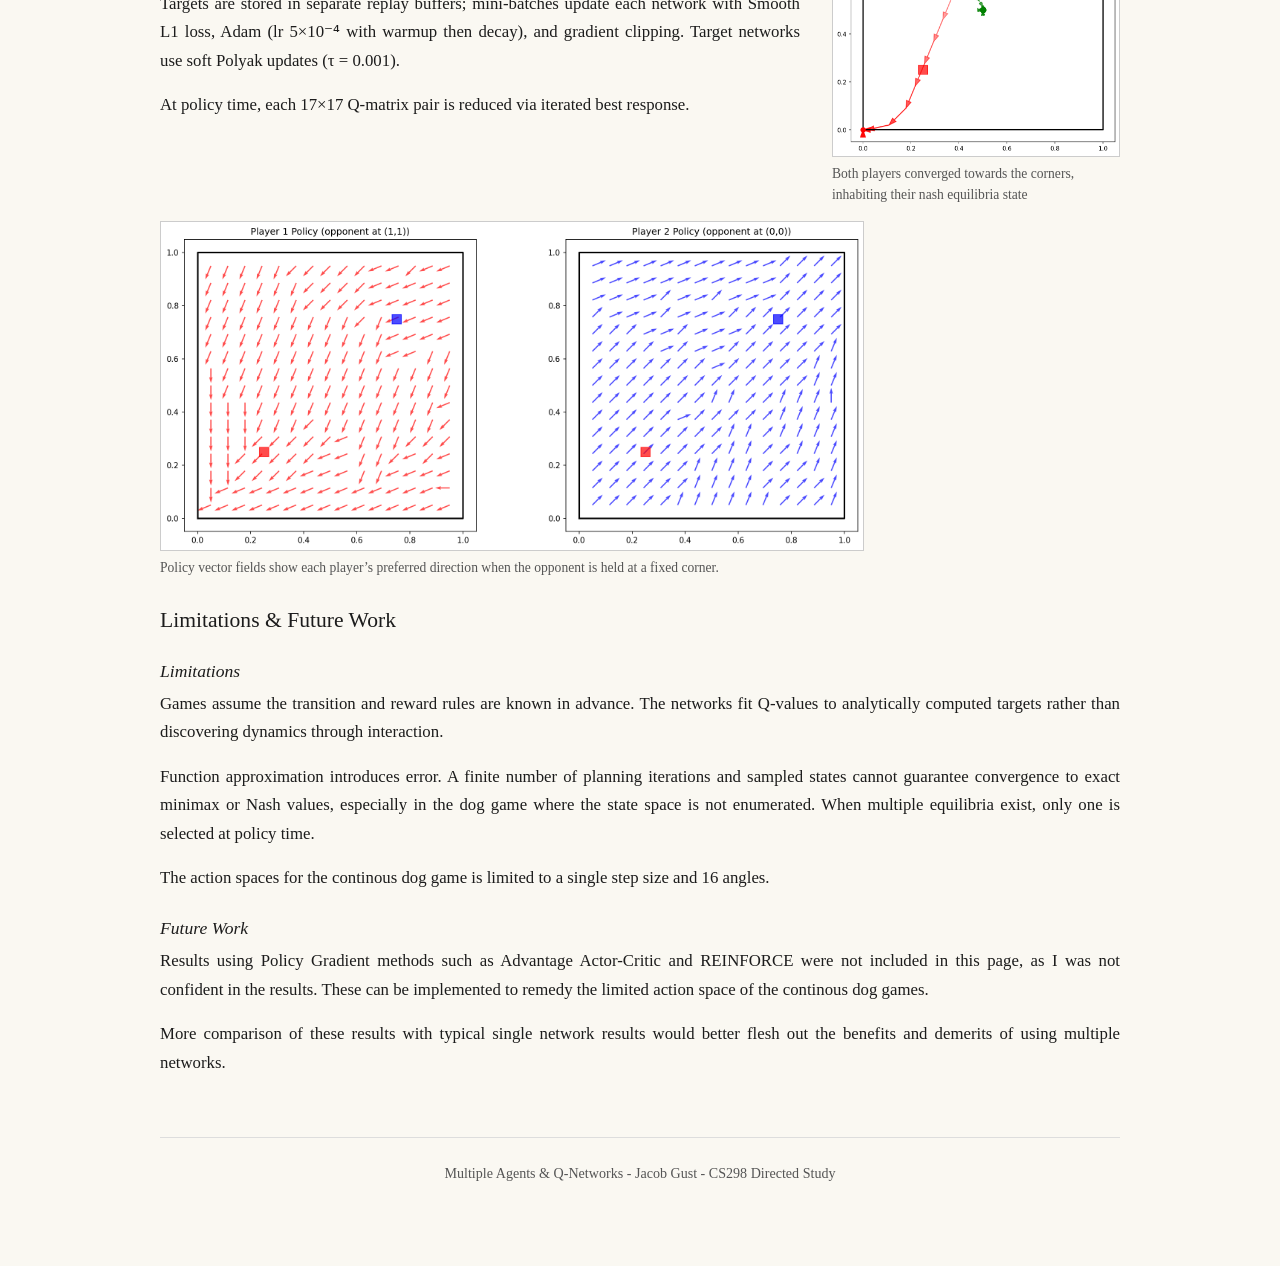
==== commit 195b69f0: "remove extra" ====
--- a/index.html
+++ b/index.html
@@ -24,21 +24,19 @@
         <h2>Overview</h2>
         <p class="lede">
           This project explores how two agents act when making simultaneous choices in a game.
-          The agents learn through neural planning: using a neural network as a compact stand-in for a Q-value table.
+          The agents learn through neural planning by using a neural network as a compact stand-in for a Q-value table in Q-Learning.
           The planner repeatedly picks random states, asks the environment model what would happen for each joint action,
-          and works out what each Q-value should be.
-          Those ideal values are the training labels and the network is adjusted so its predictions move closer to them.
+          and determines what each Q-value should be.
+          Those values are the training labels and the network is adjusted so its predictions move closer to them.
           After enough iterations, the fitted network supports a policy without storing every state explicitly.
         </p>
         <p>
-          I provide two primary environments and two modes for each environment. The environments and modes 
-          differ in payoff structure. The planning loop adapts the bootstrap
+          The planning loop adapts the bootstrap
           operator used to compute next-state values and the rule used to extract actions at
           policy time.
           Nash equilibria in small action spaces are computed exactly at policy extraction
           time via support enumeration, with a uniform-strategy fallback when no equilibrium
-          is found. During planning a faster iterated best-response approximation keeps
-          computation tractable.
+          is found. During planning a faster iterated best-response approximation is used for efficiency.
         </p>
       </section>
 
@@ -220,7 +218,7 @@
       </section>
 
       <section id="doggame">
-        <h2>Dog Game · <a href="three_viz/dog/replay.html"><em>Visualization (competitive)</em></a></h2>
+        <h2>Dog Game · <a href="three_viz/dog/replay.html"><em>Visualization</em></a></h2>
         <p>
           The dog game is a continuous game played on the unit square [0, 1]². Each player
           controls a position in the plane. The state is all four coordinates. Each step both
@@ -228,14 +226,9 @@
           22.5° for a distance of 0.1. A <span class="agent-dog">dog</span> sits at the midpoint of the two players. The <span class="agent-dog">dog</span>'s position
           is updated as the players move. 
         </p>
-        <p>
-          Because the state space is continuous, Q-values cannot be stored in a table; neural
-          networks generalize across states sampled during planning (with mild boundary bias).
-          Two variants share the <span class="agent-dog">dog</span> at the midpoint of the players mechanic but differ in objectives and obstacles.
-        </p>
 
         <div class="game-block" id="dog-competitive">
-          <h3>Competitive Dog Game</h3>
+          <h3>Dog Game</h3>
           <p class="game-meta">Nash-Q</p>
 
           <div class="with-figure">
@@ -322,80 +315,6 @@
           </div>
         </div>
 
-        <div class="game-block" id="dog-coop">
-          <h3>Cooperative Dog Game</h3>
-          <p class="game-meta">Joint Q-planning</p>
-
-          <div class="with-figure">
-            <div>
-              <p>
-                Both player's goal is to move the <span class="agent-dog">dog</span> to a single house. A wall segment blocks direct paths; player
-                movement and the <span class="agent-dog">dog</span> midpoint respect collision geometry, with blocked motion
-                sliding tangentially along the wall. Both receive identical reward: the negative
-                distance to the house, plus a bonus when the <span class="agent-dog">dog</span> enters a success radius.
-              </p>
-              <p>
-                States are four coordinates in [0, 1]². Two networks share architecture
-                4 → 256 → 256 → 289, outputting
-                <span class="agent-p1">Q₁</span> and <span class="agent-p2">Q₂</span> over all
-                17×17 joint actions.
-              </p>
-              <p>
-                Each iteration draws a random state. For all 289 joint actions, the environment
-                returns a shared reward <em>r</em> and the next state. The cooperative backup
-                picks the joint action maximizing the sum of target-network Q-values:
-              </p>
-              <p class="formula">
-                (<em>a</em><sub class="sub-p1">1</sub>*, <em>a</em><sub class="sub-p2">2</sub>*) =
-                argmax (<span class="agent-p1">Q₁</span> + <span class="agent-p2">Q₂</span>)
-              </p>
-              <p>
-                The Bellman targets use the Q-values at that best joint action:
-              </p>
-              <p class="formula">
-                <span class="agent-p1">target₁</span> = <em>r</em> + γ <span class="agent-p1">V₁</span>(<em>s</em>′),&nbsp;&nbsp;
-                <span class="agent-p2">target₂</span> = <em>r</em> + γ <span class="agent-p2">V₂</span>(<em>s</em>′),&nbsp;&nbsp;γ = 0.9
-              </p>
-              <p>
-                Targets are stored in separate replay buffers; mini-batches update each network
-                with Smooth L1 loss, Adam (lr 5×10⁻⁴ with warmup then decay), and gradient
-                clipping. Target networks use soft Polyak updates (τ = 0.001).
-              </p>
-              <p>
-                At policy time, the joint action maximizing
-                <span class="agent-p1">Q₁</span> + <span class="agent-p2">Q₂</span> is chosen.
-                Rollouts terminate early when the <span class="agent-dog">dog</span> reaches the success radius around the house.
-              </p>
-            </div>
-
-            <div class="figure-stack">
-              <figure>
-                <div class="figure-frame">
-                  <img
-                    src="doggame_coop/rollout_1.png"
-                    alt="Cooperative dog game rollout navigating toward a house"
-                  >
-                </div>
-                <figcaption>
-                  <span class="agent-dog">Dog</span> is stuck at the closest position to the house behind the wall
-                  <br> Players were unable to learn a policy that allows the <span class="agent-dog">dog</span> to navigate around the wall
-                </figcaption>
-              </figure>
-              <figure>
-                <div class="figure-frame">
-                  <img
-                    src="doggame_coop/rollout_5.png"
-                    alt="Second cooperative dog game rollout"
-                  >
-                </div>
-                <figcaption>
-                  <span class="agent-dog">Dog</span> reaches the house
-                  <br> Players start in positions such that the wall poses minimal obstruction
-                </figcaption>
-              </figure>
-            </div>
-          </div>
-        </div>
       </section>
 
       <section id="limitations">
@@ -410,15 +329,11 @@
         <p>
           Function approximation introduces error. A finite number of planning iterations
           and sampled states cannot guarantee convergence to exact minimax or Nash values,
-          especially in the continuous dog games where the state space is not enumerated. When
+          especially in the dog game where the state space is not enumerated. When
           multiple equilibria exist, only one is selected at policy time.
         </p>
         <p>
-          The action spaces for the continous dog games is limited to a single step size and 16 angles.
-          The cooperative dog game models the wall as a single segment and simplified collision handling rather than full physics.
-        </p>
-        <p>
-          The cooperative dog game is not fully fleshed out.
+          The action spaces for the continous dog game is limited to a single step size and 16 angles.
         </p>
         <h3>Future Work</h3>
         <p>
@@ -430,14 +345,6 @@
         <p>
           More comparison of these results with typical single network results would
           better flesh out the benefits and demerits of using multiple networks.
-        </p>
-        <p>
-          The environemnt and algorithm for the cooperative dog game can be expanded and tweaked to demonstrate
-          better learning and more complex behavior.
-        </p>
-        <p>
-          Visualizations of the games in Three.js will allow for more
-          interactive and clear representation of the games.
         </p>
       </section>
 
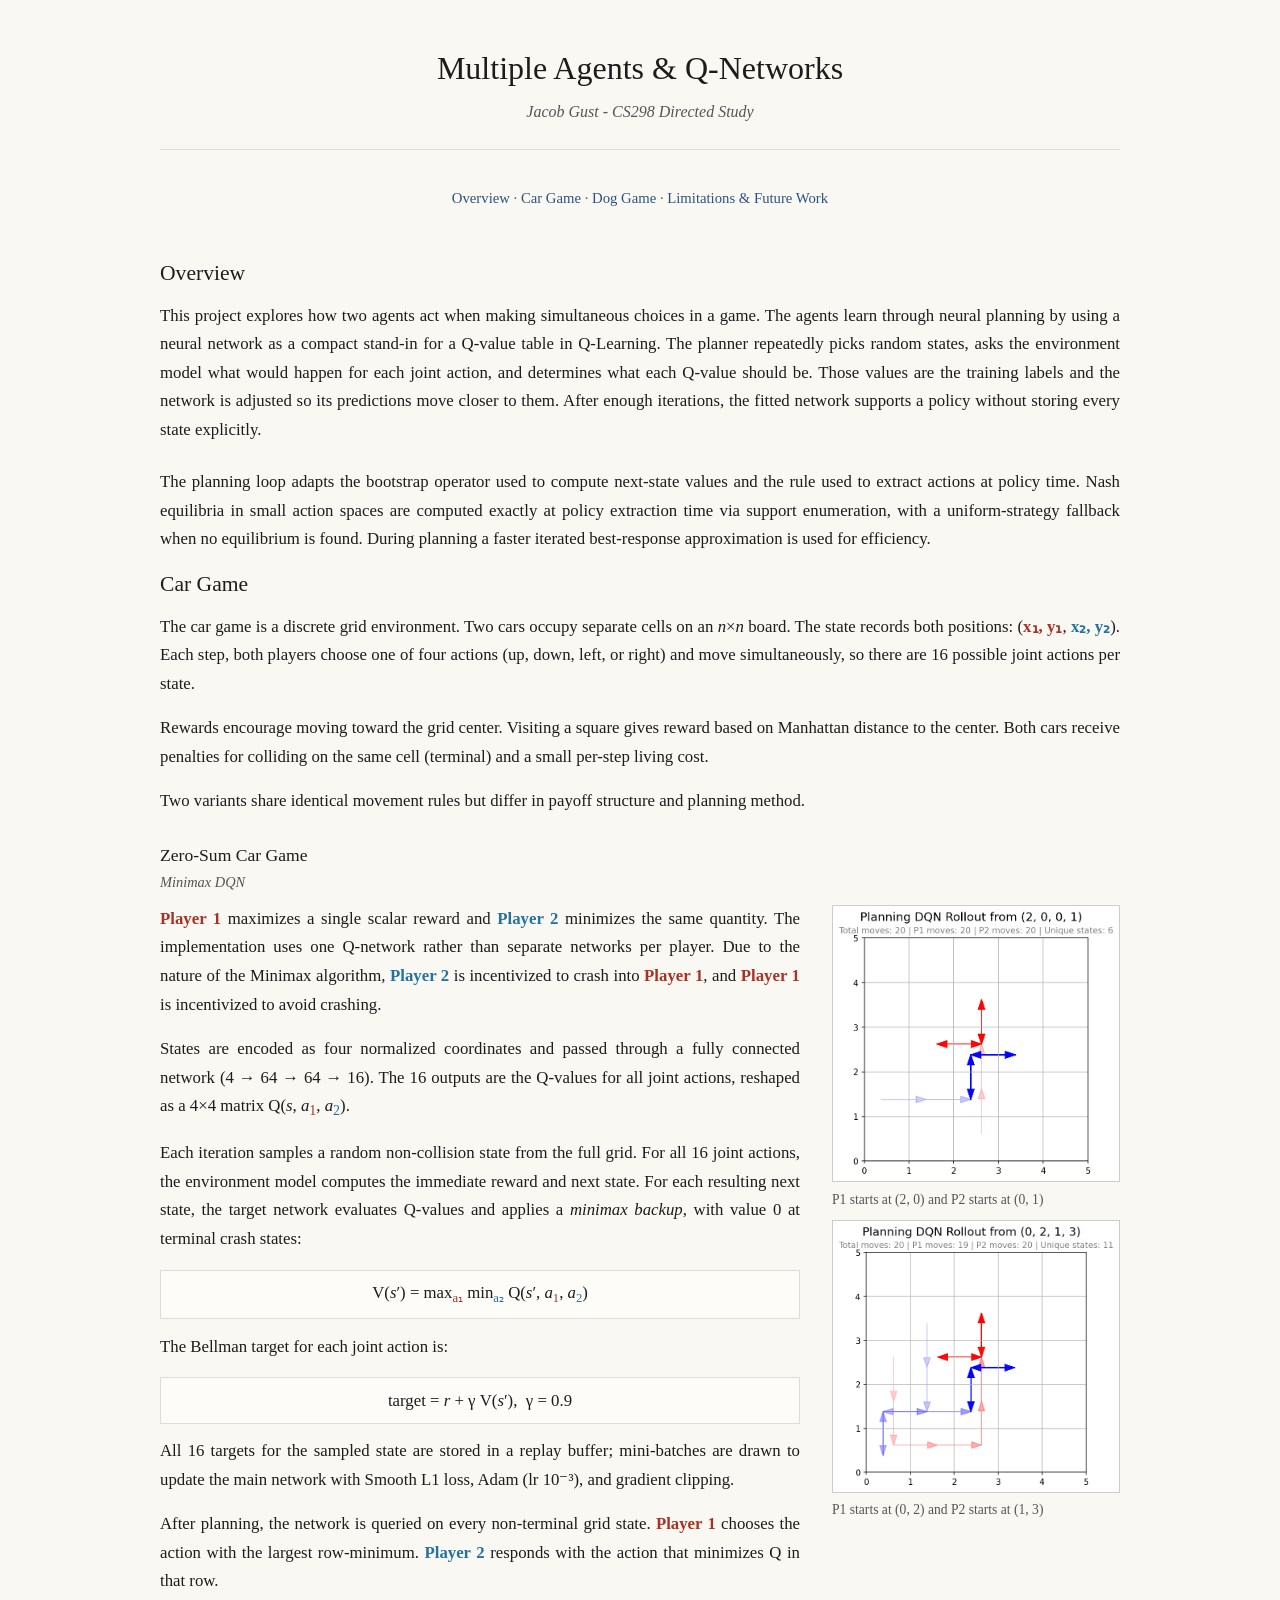
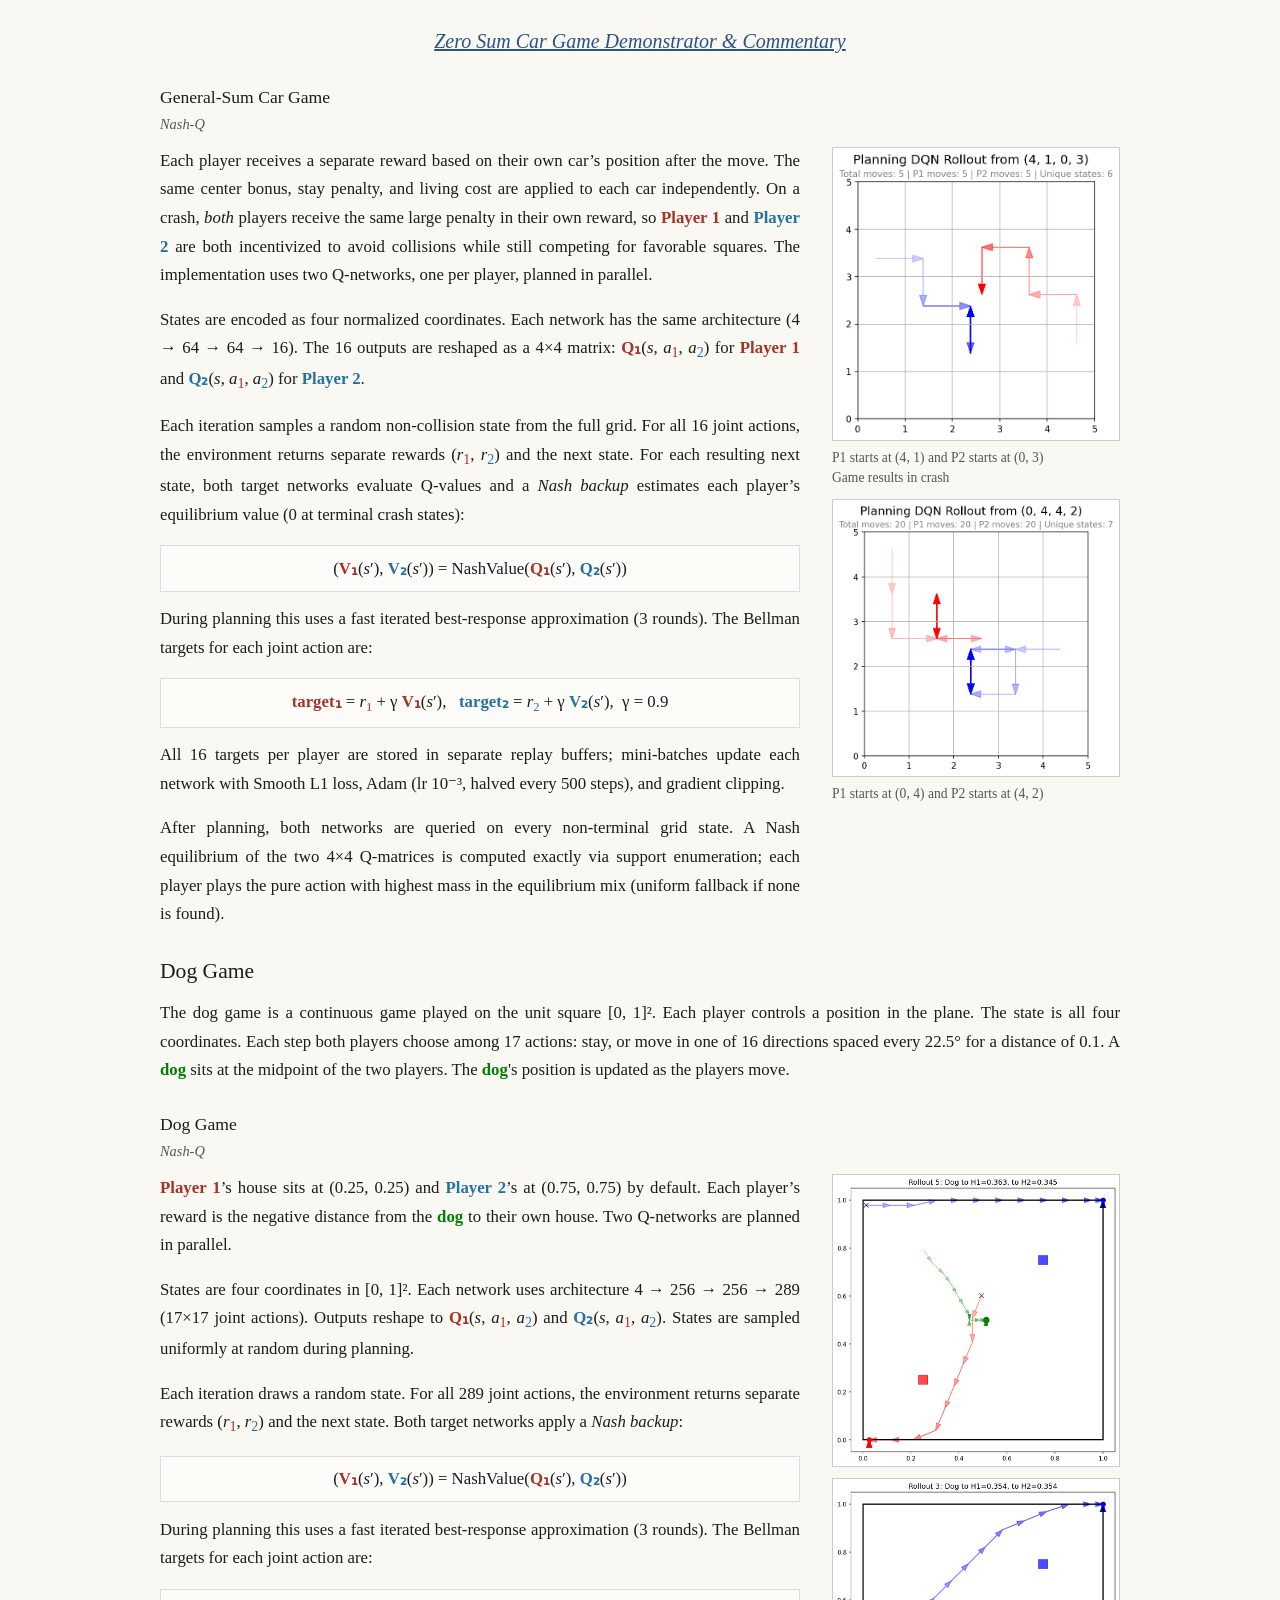
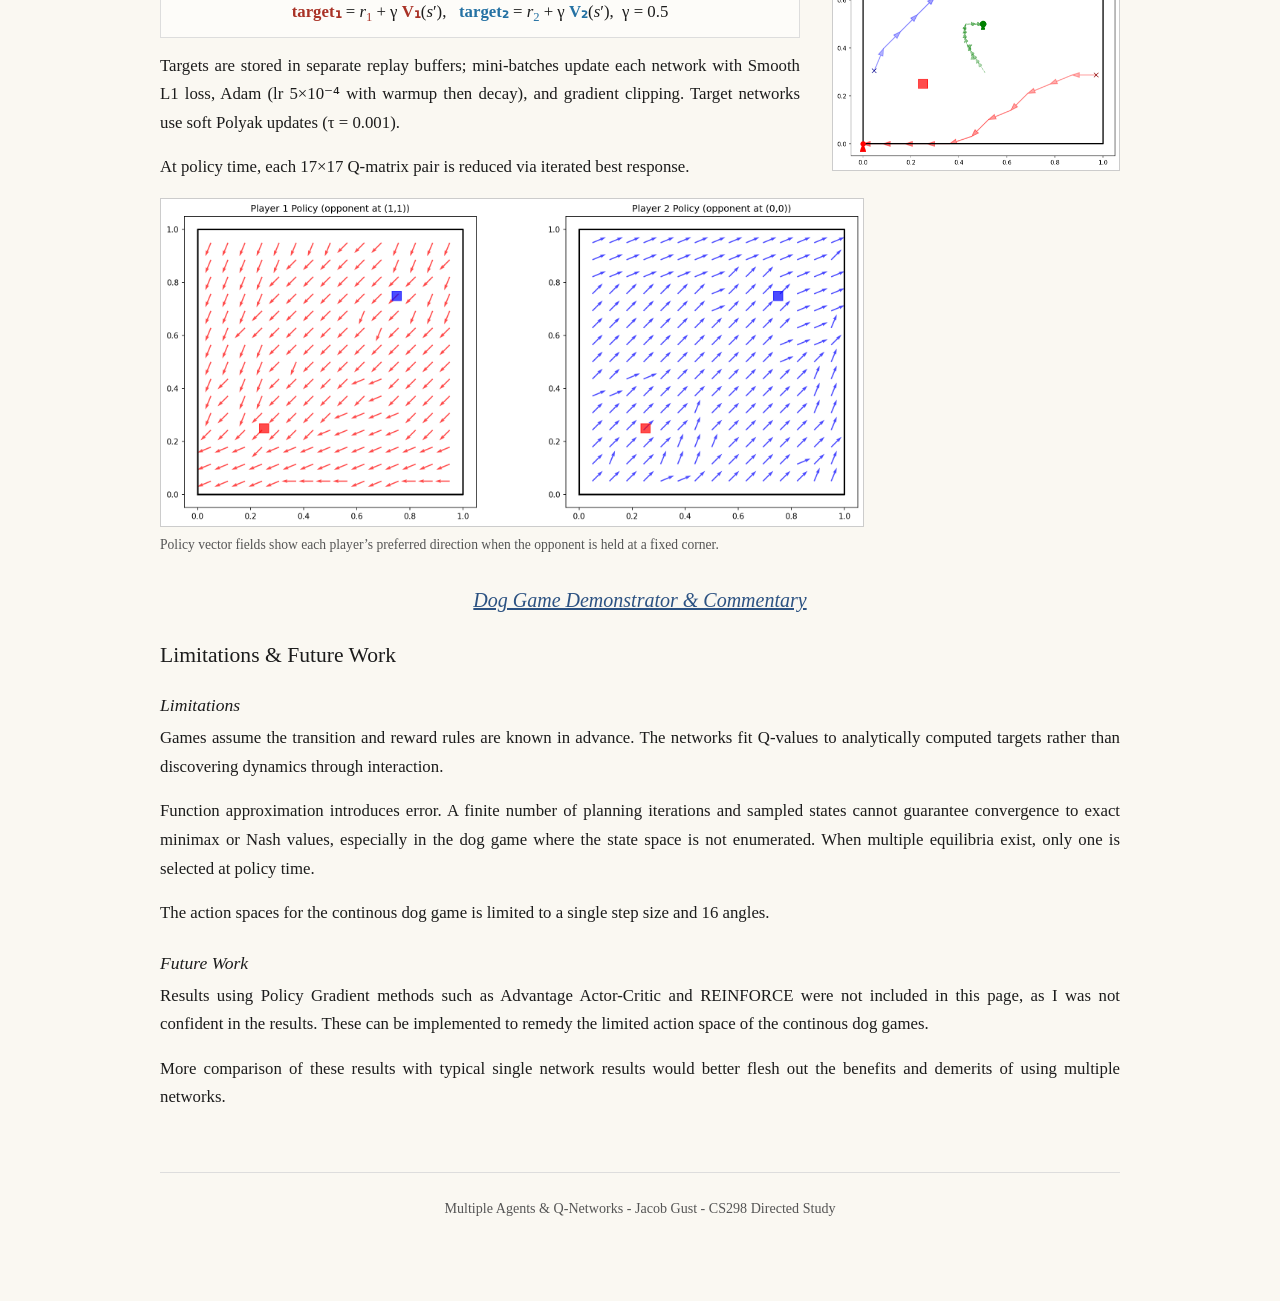
==== commit c43169f9: "more dogging" ====
--- a/index.html
+++ b/index.html
@@ -41,7 +41,7 @@
       </section>
 
       <section id="cargames">
-        <h2>Car Game · <a href="three_viz/car/zerosum.html"><em>Visualization</em></a></h2>
+        <h2>Car Game</h2>
         <p>
           The car game is a discrete grid environment. Two cars occupy separate cells on an
           <em>n</em>×<em>n</em> board. The state records both positions:
@@ -130,12 +130,13 @@
                 </div>
                 <figcaption>
                   P1 starts at (0, 2) and P2 starts at (1, 3)
-                  <br> P2 chasing P1 is visible before converging towards center squares
                 </figcaption>
               </figure>
             </div>
           </div>
         </div>
+
+        <p class="game-demo-link"><a href="three_viz/car/zerosum.html"><em>Zero Sum Car Game Demonstrator &amp; Commentary</em></a></p>
 
         <div class="game-block" id="car-gensum">
           <h3>General-Sum Car Game</h3>
@@ -218,7 +219,7 @@
       </section>
 
       <section id="doggame">
-        <h2>Dog Game · <a href="three_viz/dog/replay.html"><em>Visualization</em></a></h2>
+        <h2>Dog Game</h2>
         <p>
           The dog game is a continuous game played on the unit square [0, 1]². Each player
           controls a position in the plane. The state is all four coordinates. Each step both
@@ -245,7 +246,7 @@
                 4 → 256 → 256 → 289 (17×17 joint actions). Outputs reshape to
                 <span class="agent-p1">Q₁</span>(<em>s</em>, <em>a</em><sub class="sub-p1">1</sub>, <em>a</em><sub class="sub-p2">2</sub>) and
                 <span class="agent-p2">Q₂</span>(<em>s</em>, <em>a</em><sub class="sub-p1">1</sub>, <em>a</em><sub class="sub-p2">2</sub>).
-                States are sampled randomly during planning, with mild boundary bias.
+                States are sampled uniformly at random during planning.
               </p>
               <p>
                 Each iteration draws a random state. For all 289 joint actions, the environment
@@ -277,24 +278,18 @@
               <figure>
                 <div class="figure-frame">
                   <img
-                    src="doggame/rollout_1.png"
+                    src="doggame/rollout_5.png"
                     alt="Competitive dog game rollout showing players and dog midpoint"
                   >
                 </div>
-                <figcaption>
-                  Players failed to converge directly towards their corners
-                </figcaption>
-              </figure>
-              <figure>
-                <div class="figure-frame">
-                  <img
-                    src="doggame/rollout_2.png"
+              </figure>
+              <figure>
+                <div class="figure-frame">
+                  <img
+                    src="doggame/rollout_3.png"
                     alt="Second competitive dog game rollout"
                   >
                 </div>
-                <figcaption>
-                  Both players converged towards the corners, inhabiting their nash equilibria state
-                </figcaption>
               </figure>
             </div>
           </div>
@@ -315,6 +310,8 @@
           </div>
         </div>
 
+        <p class="game-demo-link"><a href="three_viz/dog/doggame.html"><em>Dog Game Demonstrator &amp; Commentary</em></a></p>
+
       </section>
 
       <section id="limitations">
--- a/style.css
+++ b/style.css
@@ -8,7 +8,7 @@
 
   --p1: #a93226;
   --p2: #2471a3;
-  --dog: #2e7d32;
+  --dog: #008000;
   --link: #2c5282;
 
   --font-serif: "Georgia", "Times New Roman", Times, serif;
@@ -163,8 +163,14 @@
 }
 
 .agent-p1,
-.agent-p2 {
-  font-weight: 600;
+.agent-p2,
+.agent-dog {
+  font-weight: 600;
+}
+
+.agent-dog,
+.sub-dog {
+  color: var(--dog);
 }
 
 #doggame .agent-dog {
@@ -317,6 +323,13 @@
   text-align: left;
 }
 
+.game-demo-link {
+  margin: 1.5rem 0;
+  font-size: 1.25rem;
+  font-style: italic;
+  text-align: center;
+}
+
 .game-block p:last-child {
   margin-bottom: 0;
 }
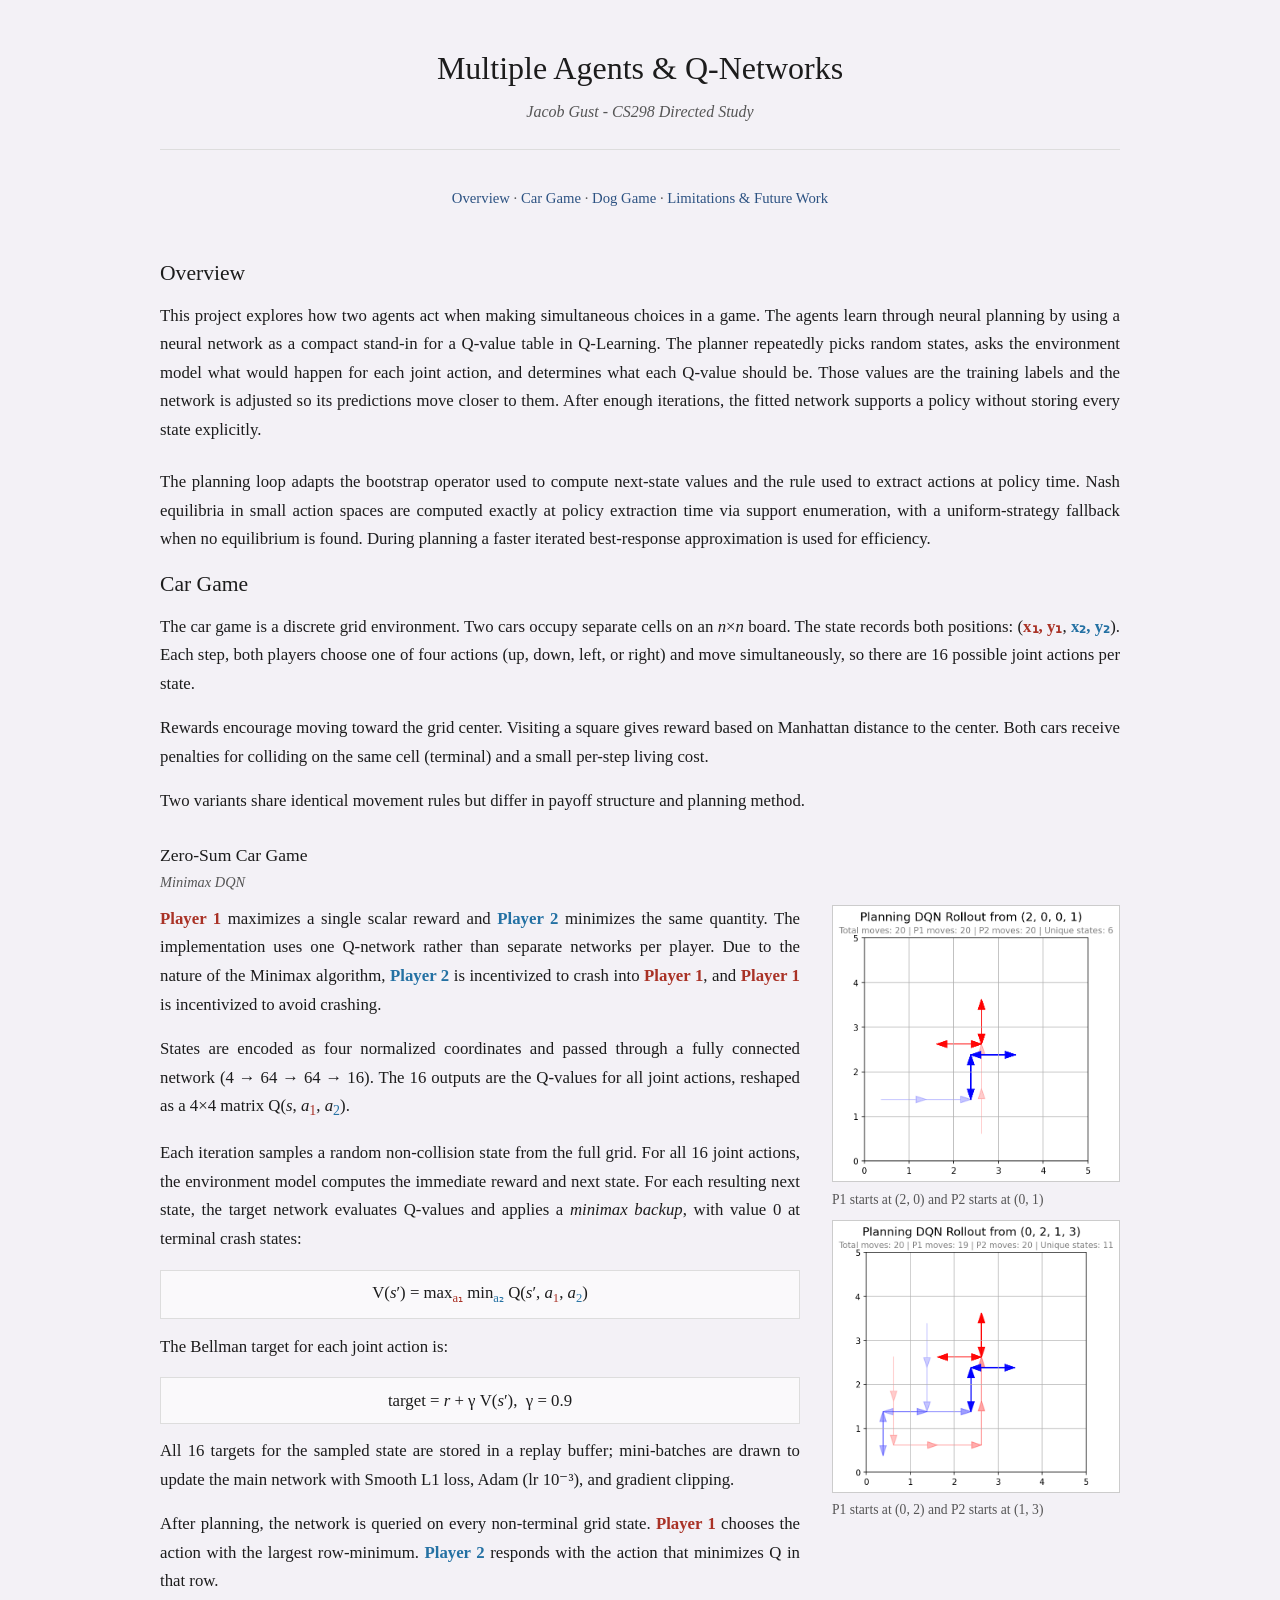
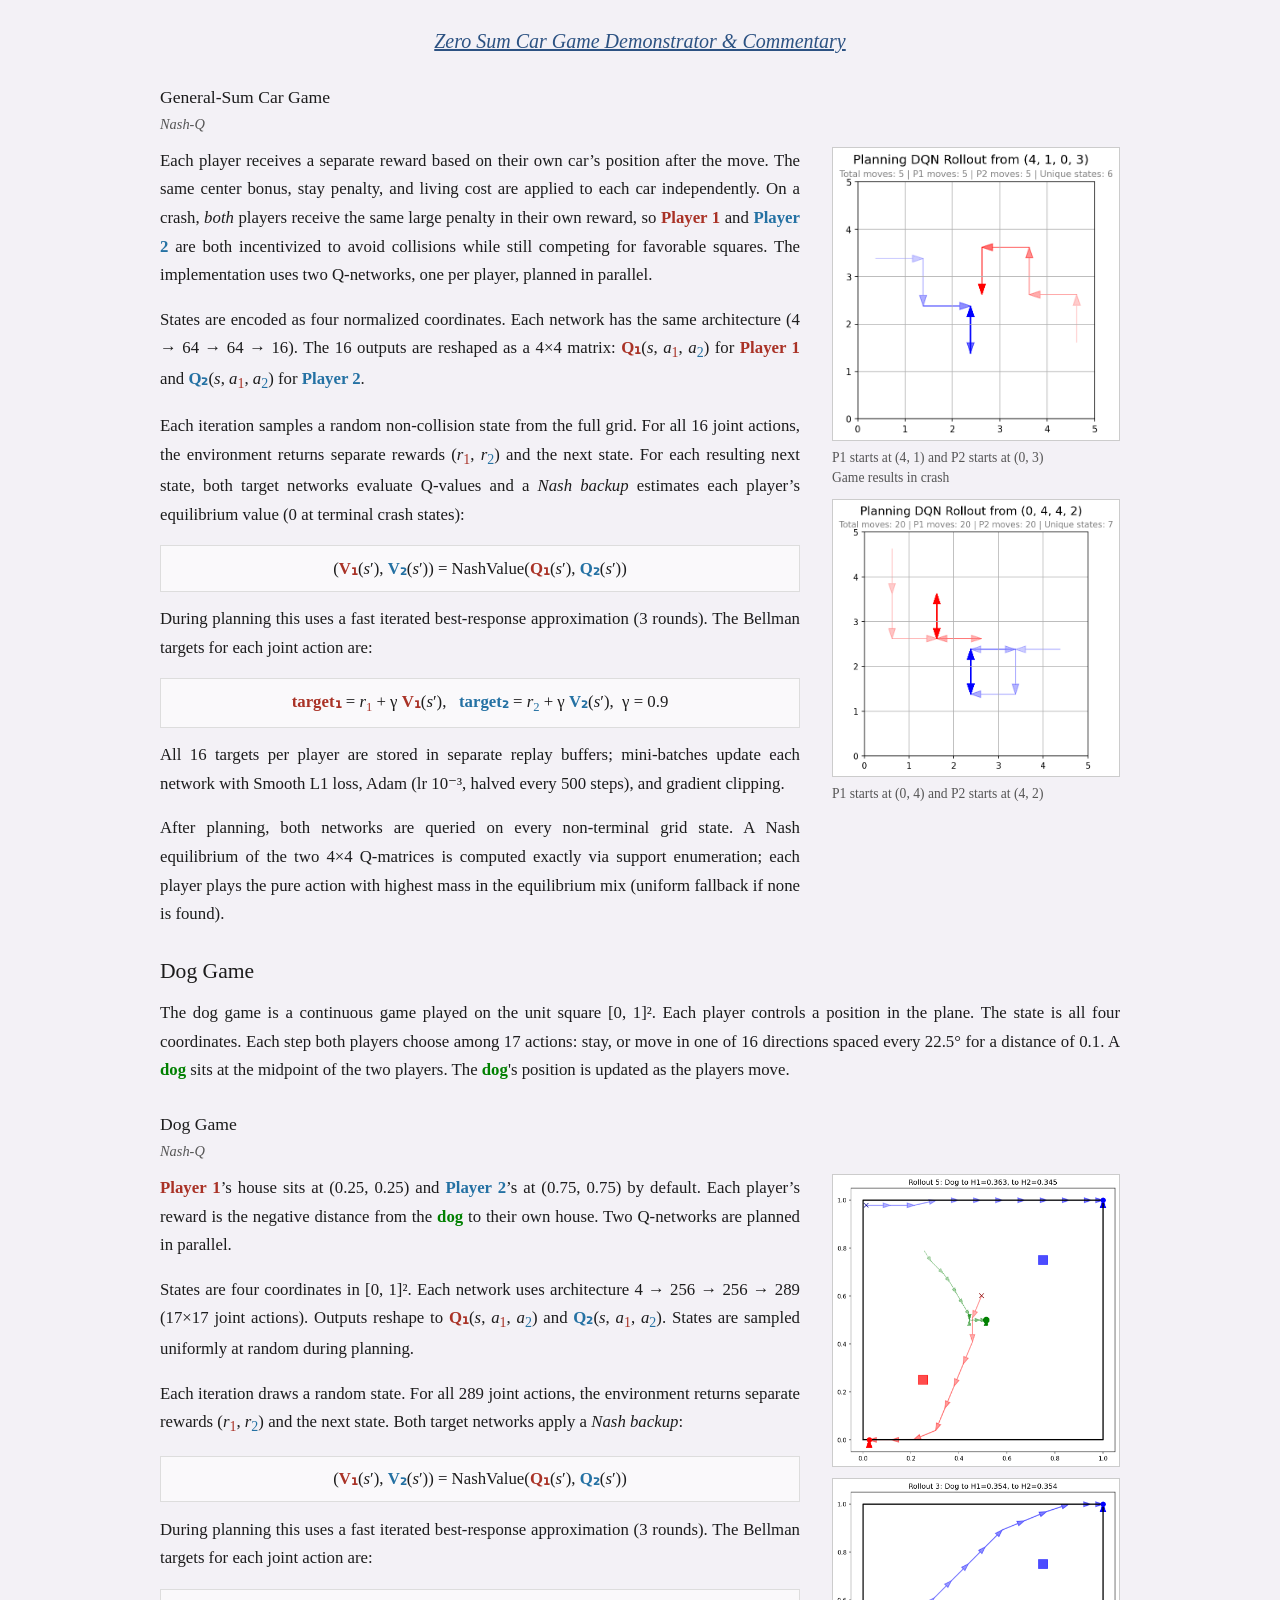
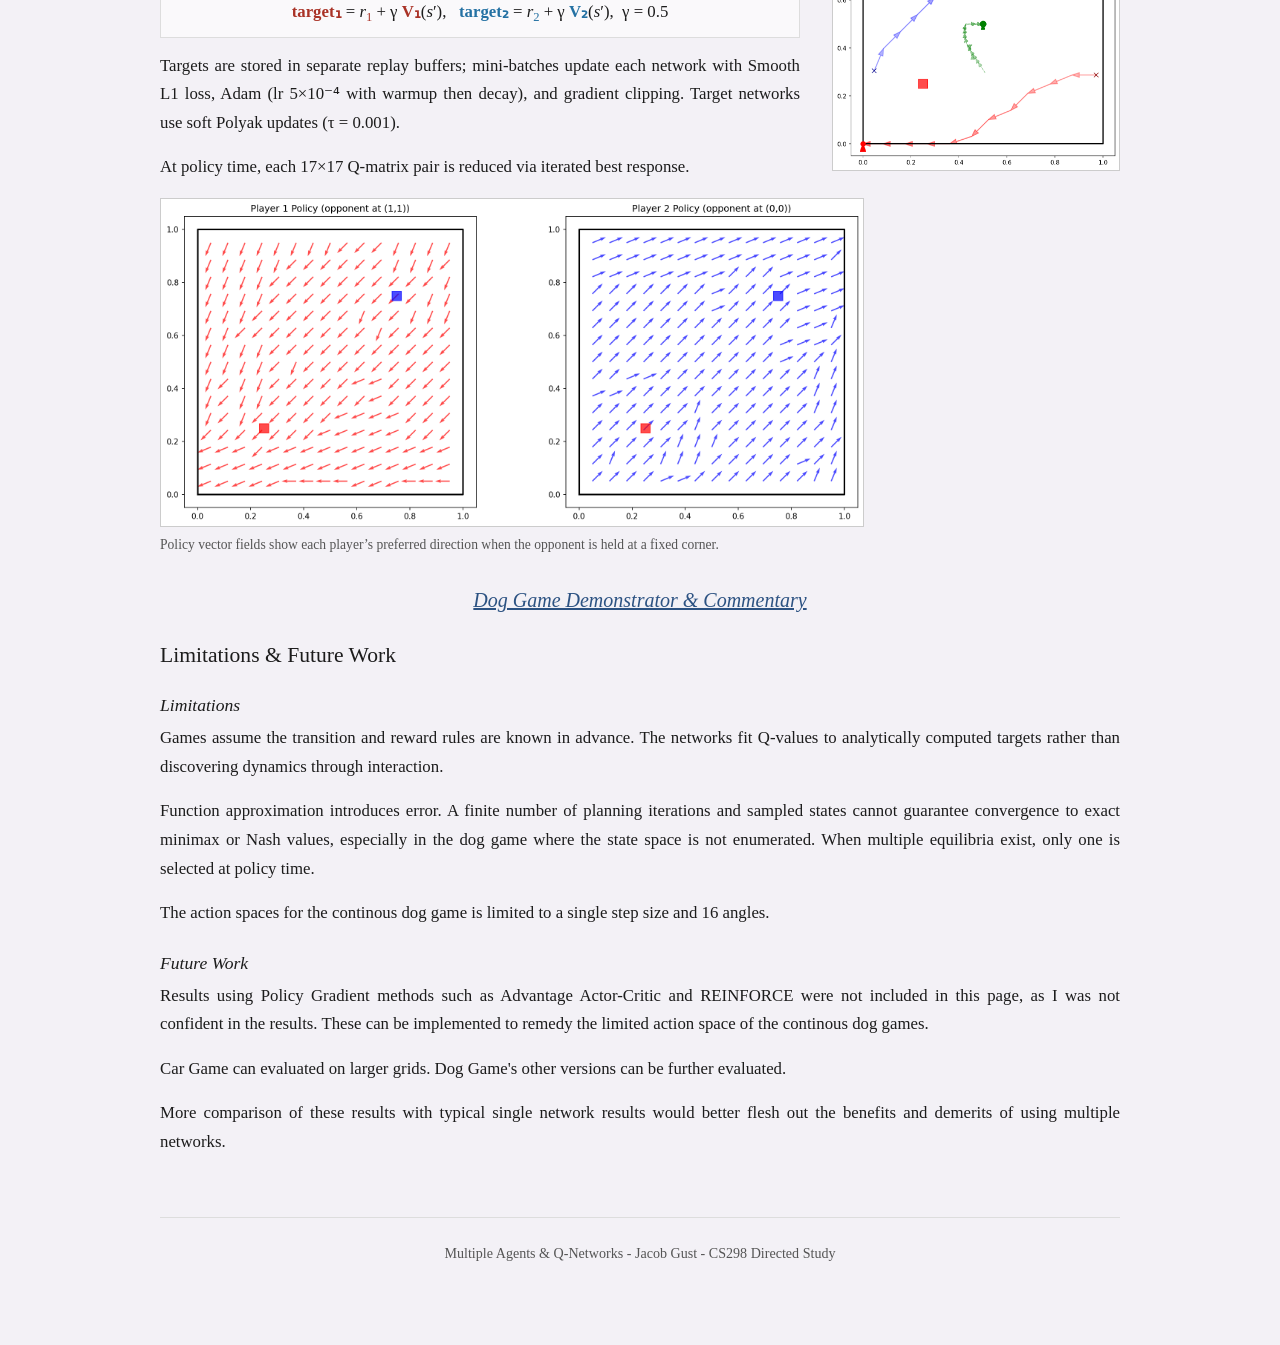
==== commit 3ca473fe: "boom" ====
--- a/index.html
+++ b/index.html
@@ -340,6 +340,9 @@
           limited action space of the continous dog games.
         </p>
         <p>
+          Car Game can evaluated on larger grids. Dog Game's other versions can be further evaluated.
+        </p>
+        <p>
           More comparison of these results with typical single network results would
           better flesh out the benefits and demerits of using multiple networks.
         </p>
--- a/style.css
+++ b/style.css
@@ -1,5 +1,6 @@
 :root {
-  --bg: #faf8f2;
+  --bg: #f3f1f6;
+  --inset: #e8e6ef;
   --surface: #ffffff;
   --text: #1c1c1c;
   --muted: #555555;
@@ -266,7 +267,7 @@
   font-size: 0.82rem;
   line-height: 1.5;
   text-align: left;
-  background: #f4f2ec;
+  background: var(--inset);
   border: 1px solid var(--rule);
 }
 
@@ -278,7 +279,7 @@
 p code,
 li code {
   padding: 0.05em 0.25em;
-  background: #f4f2ec;
+  background: var(--inset);
 }
 
 /* --- Tables --- */
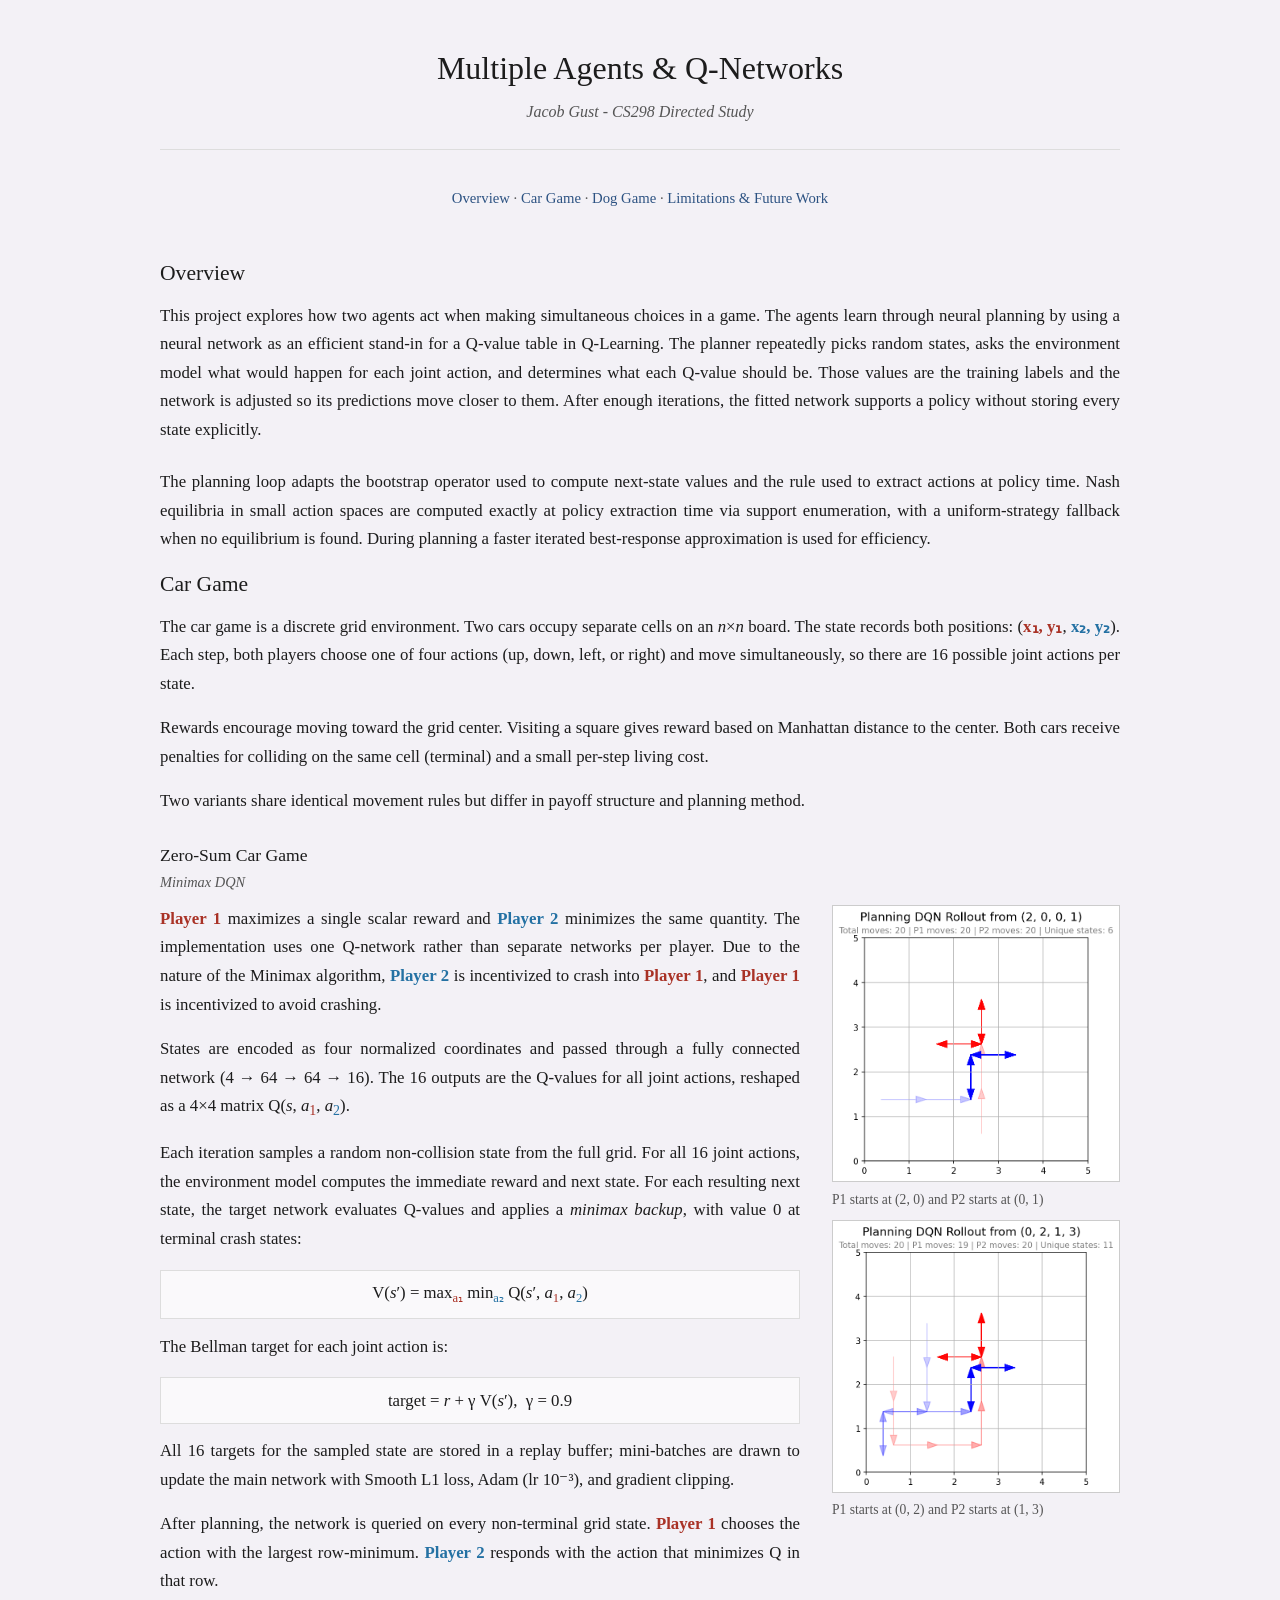
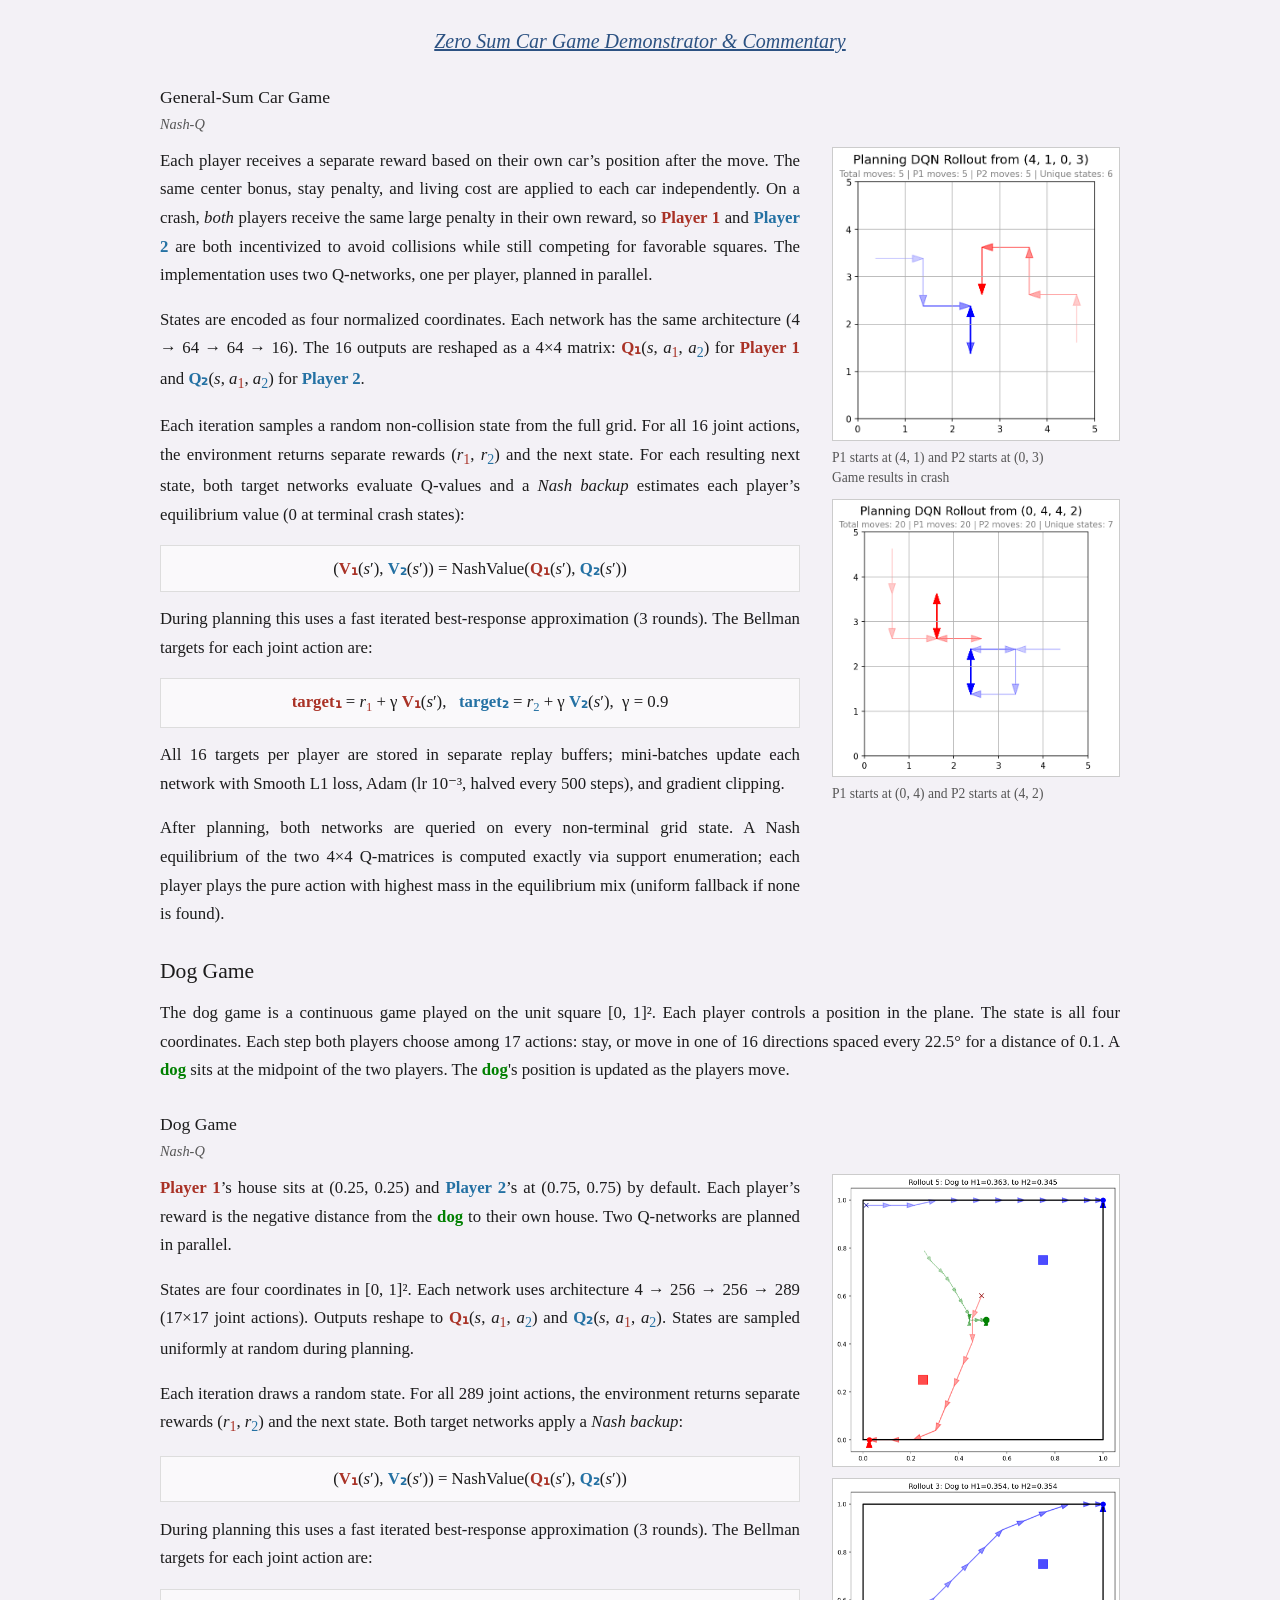
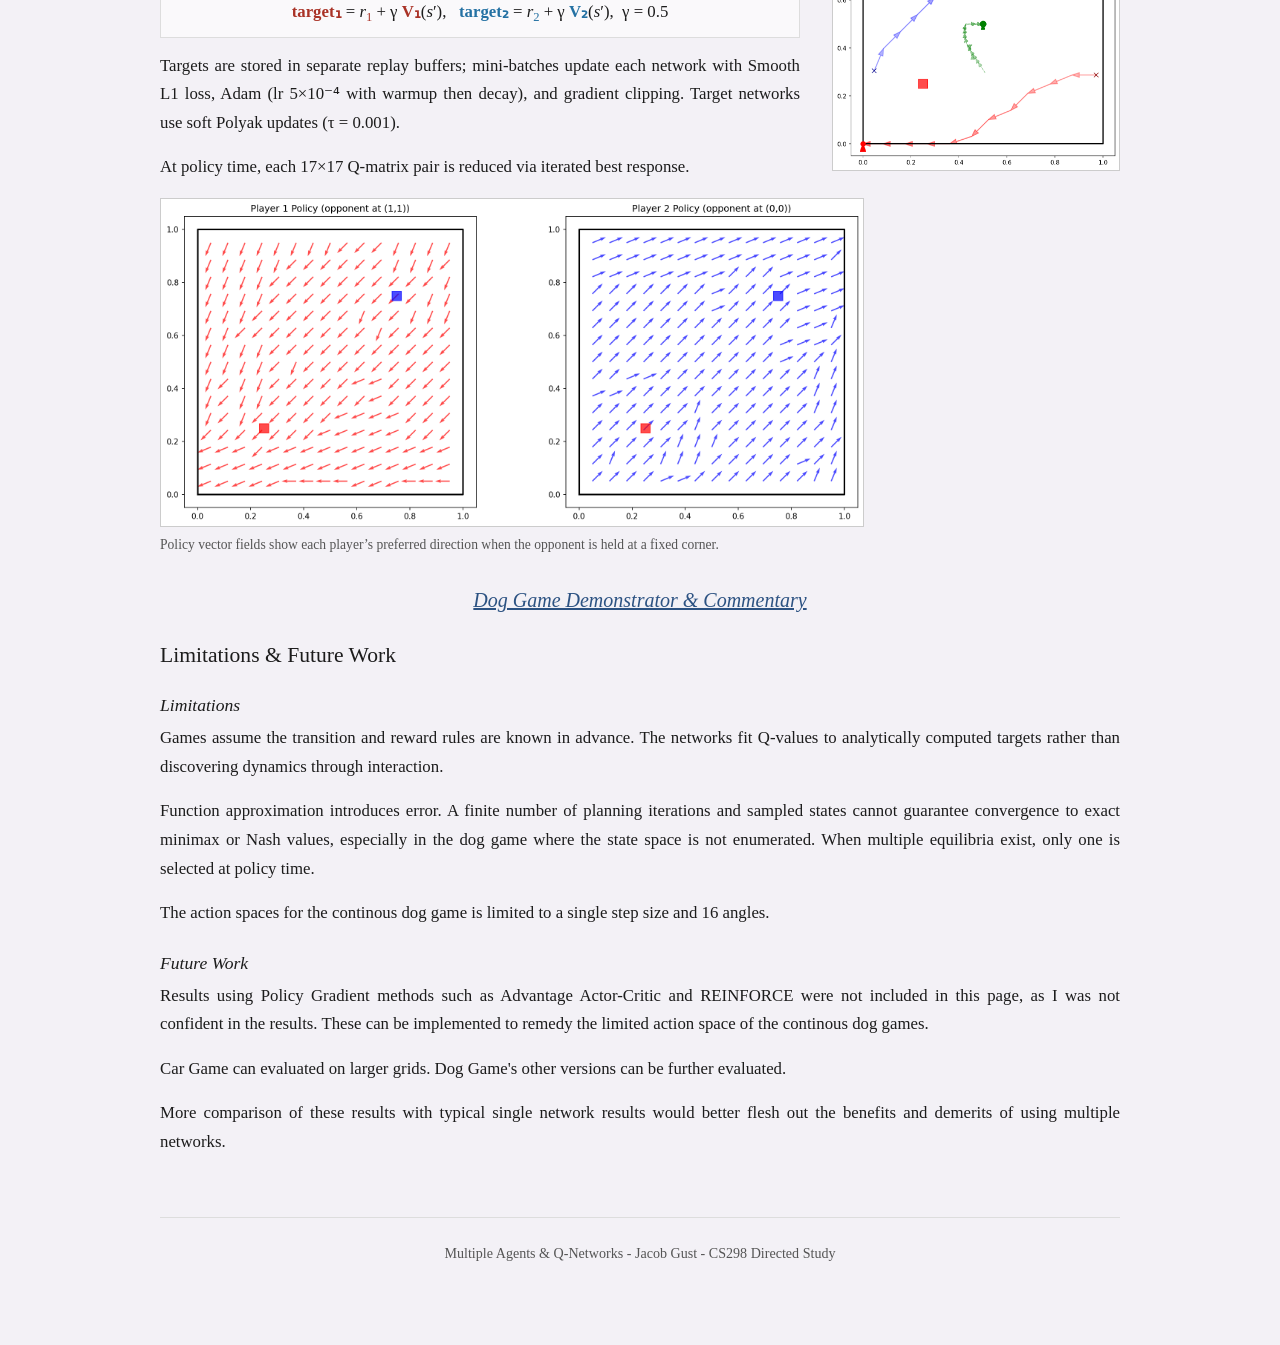
==== commit 4414a9ba: "grammar" ====
--- a/index.html
+++ b/index.html
@@ -24,7 +24,7 @@
         <h2>Overview</h2>
         <p class="lede">
           This project explores how two agents act when making simultaneous choices in a game.
-          The agents learn through neural planning by using a neural network as a compact stand-in for a Q-value table in Q-Learning.
+          The agents learn through neural planning by using a neural network as an efficient stand-in for a Q-value table in Q-Learning.
           The planner repeatedly picks random states, asks the environment model what would happen for each joint action,
           and determines what each Q-value should be.
           Those values are the training labels and the network is adjusted so its predictions move closer to them.
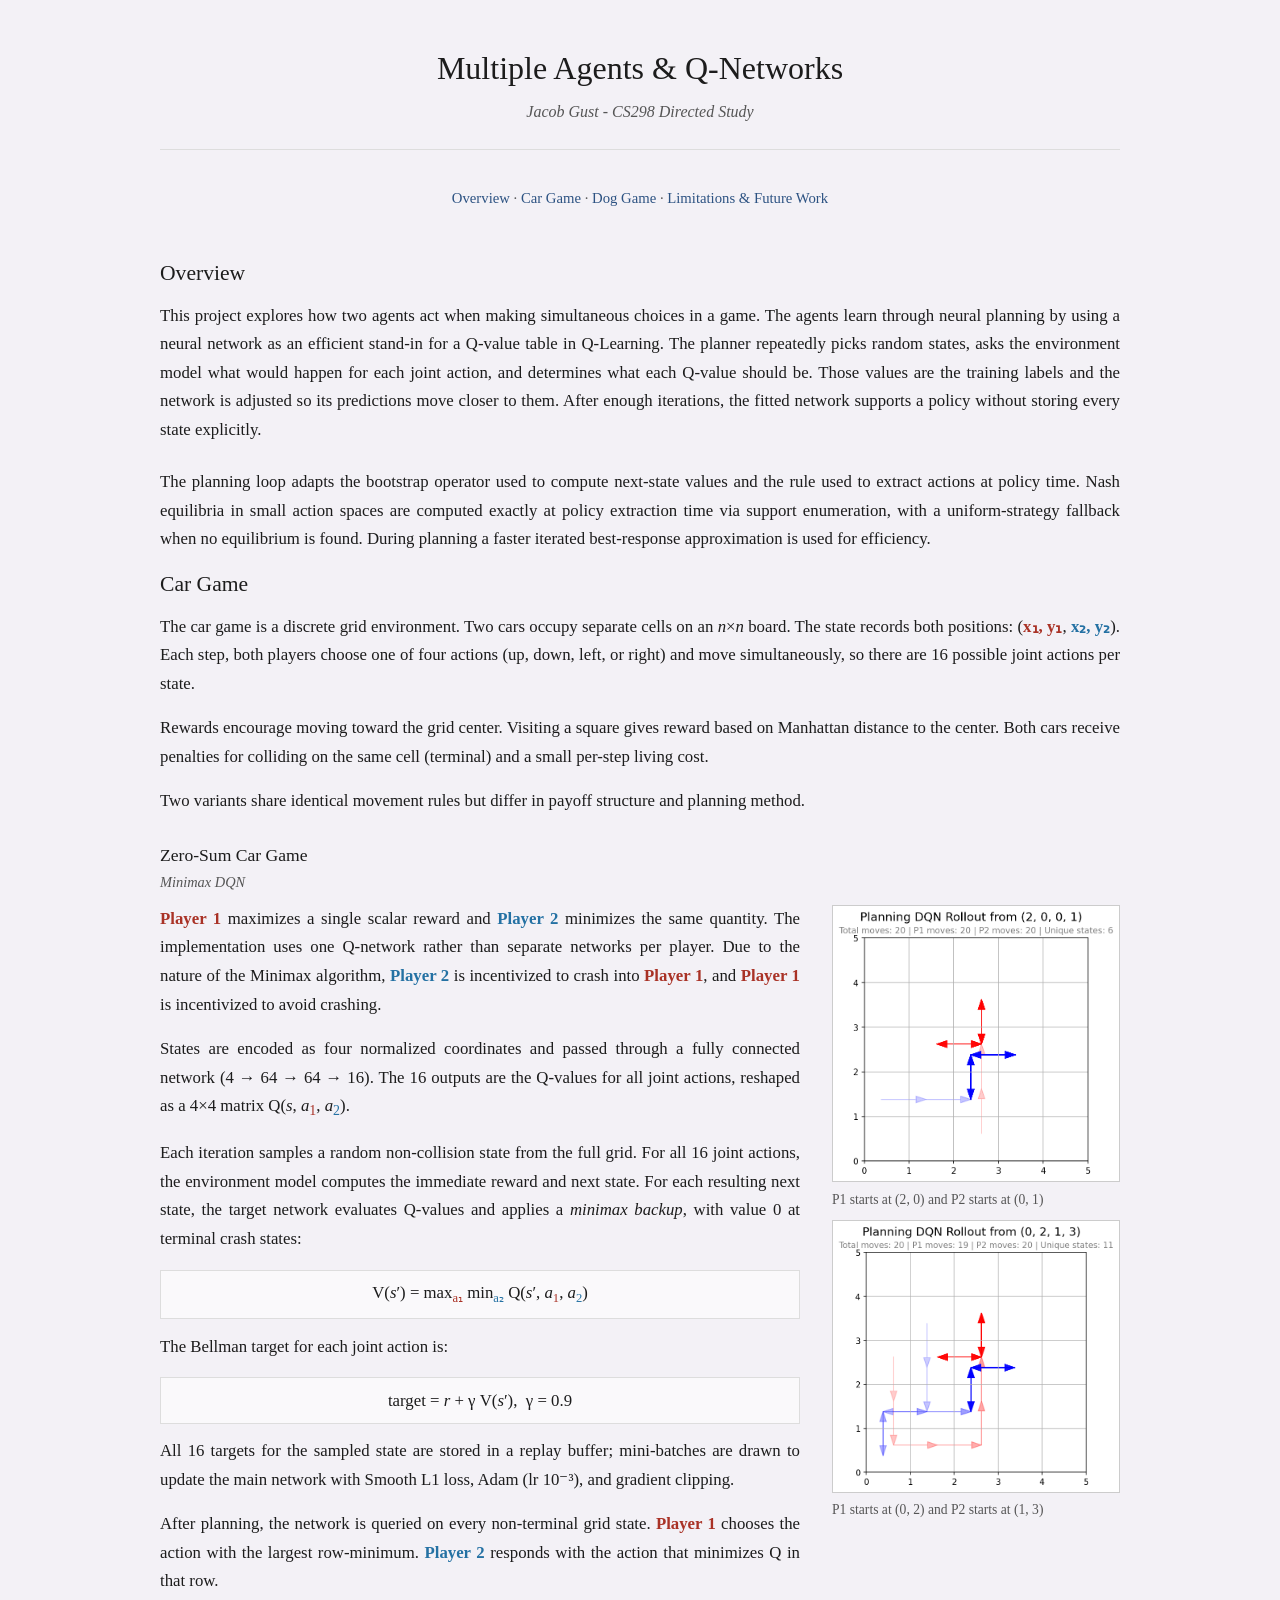
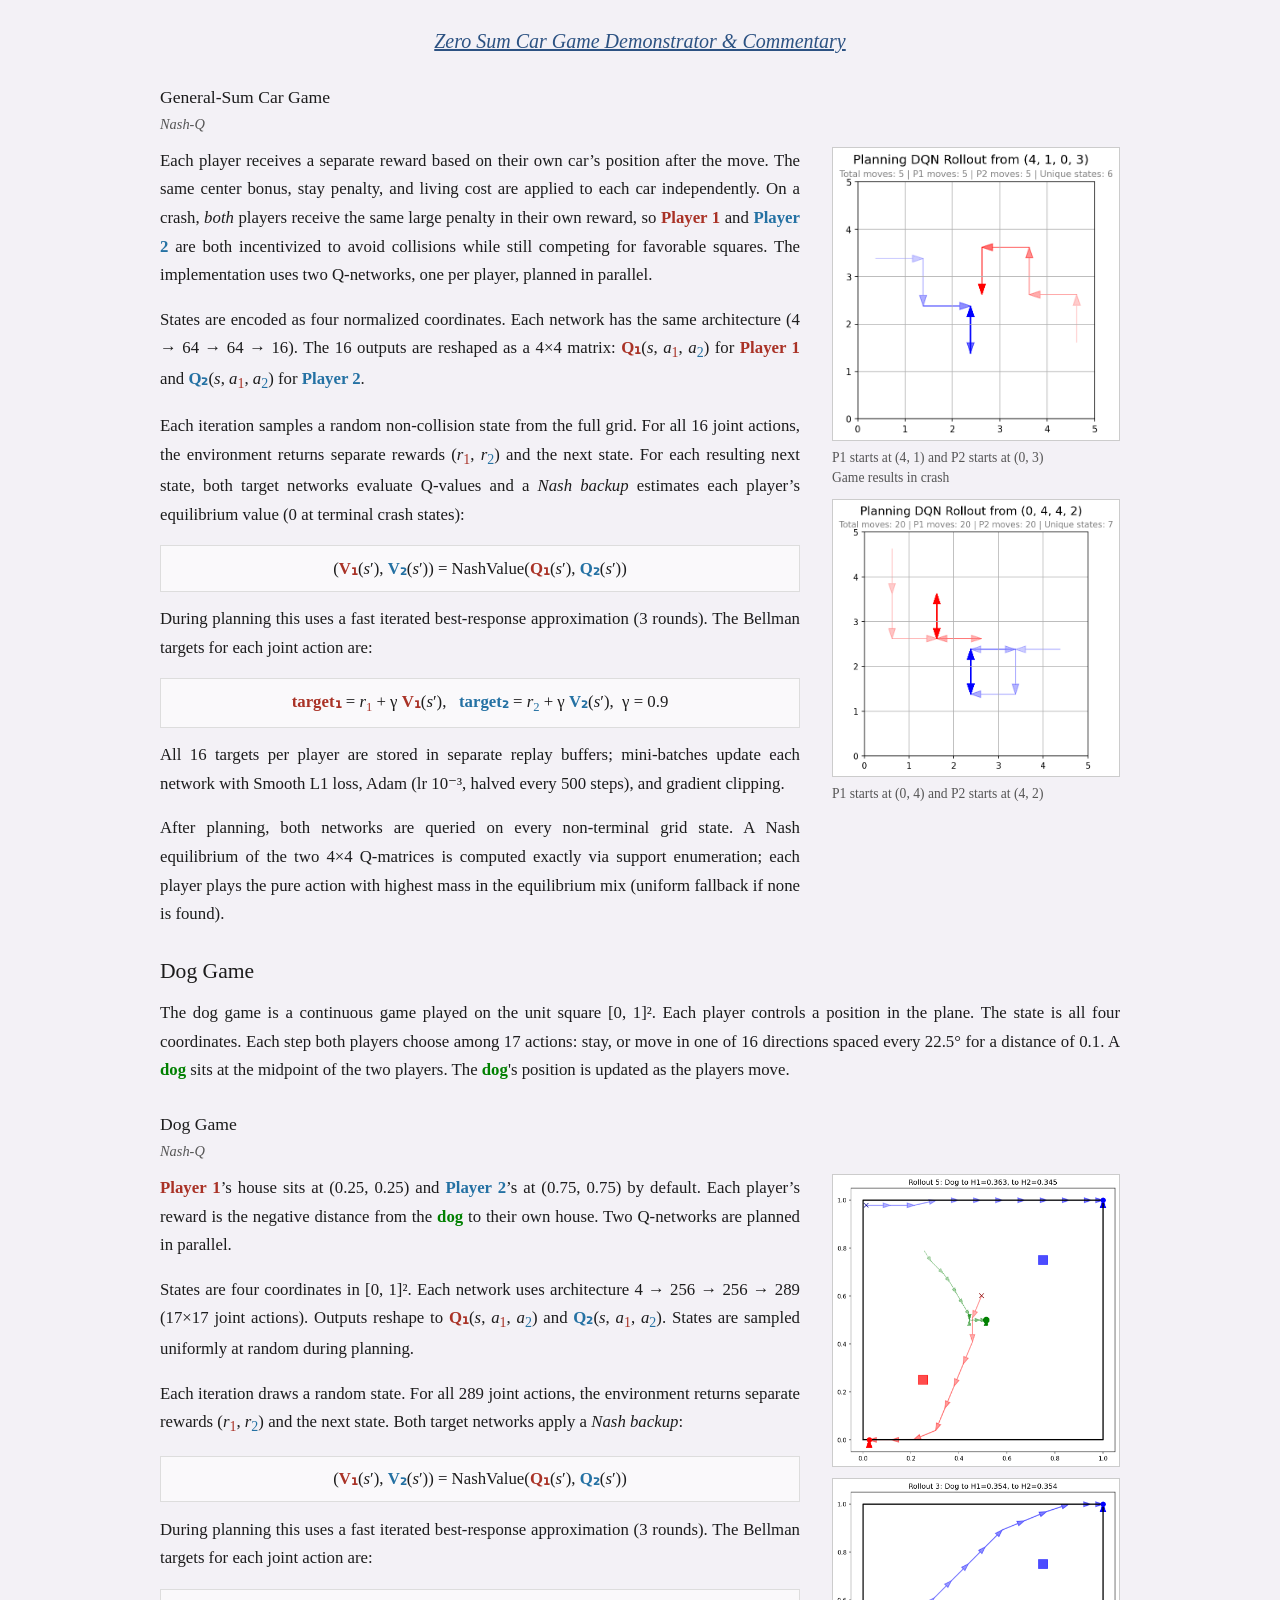
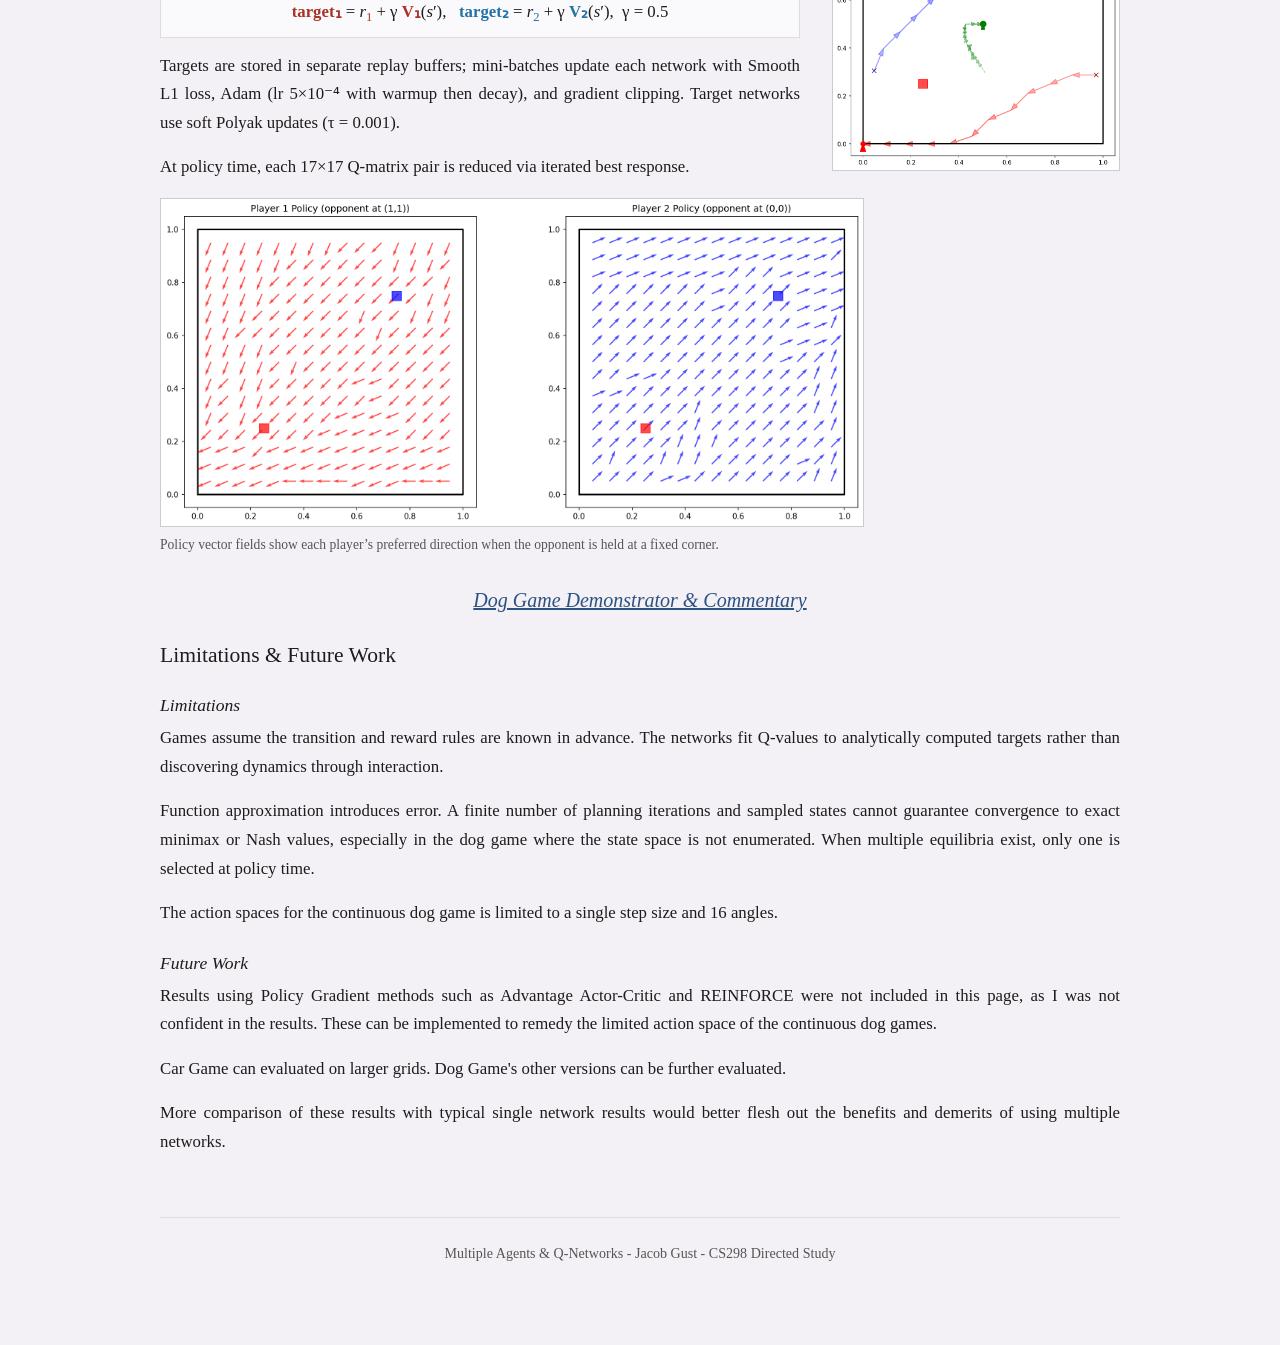
==== commit 575826e0: "misspelled words" ====
--- a/index.html
+++ b/index.html
@@ -330,14 +330,14 @@
           multiple equilibria exist, only one is selected at policy time.
         </p>
         <p>
-          The action spaces for the continous dog game is limited to a single step size and 16 angles.
+          The action spaces for the continuous dog game is limited to a single step size and 16 angles.
         </p>
         <h3>Future Work</h3>
         <p>
           Results using Policy Gradient methods such as 
           Advantage Actor-Critic and REINFORCE were not included in this page, 
           as I was not confident in the results. These can be implemented to remedy the 
-          limited action space of the continous dog games.
+          limited action space of the continuous dog games.
         </p>
         <p>
           Car Game can evaluated on larger grids. Dog Game's other versions can be further evaluated.
